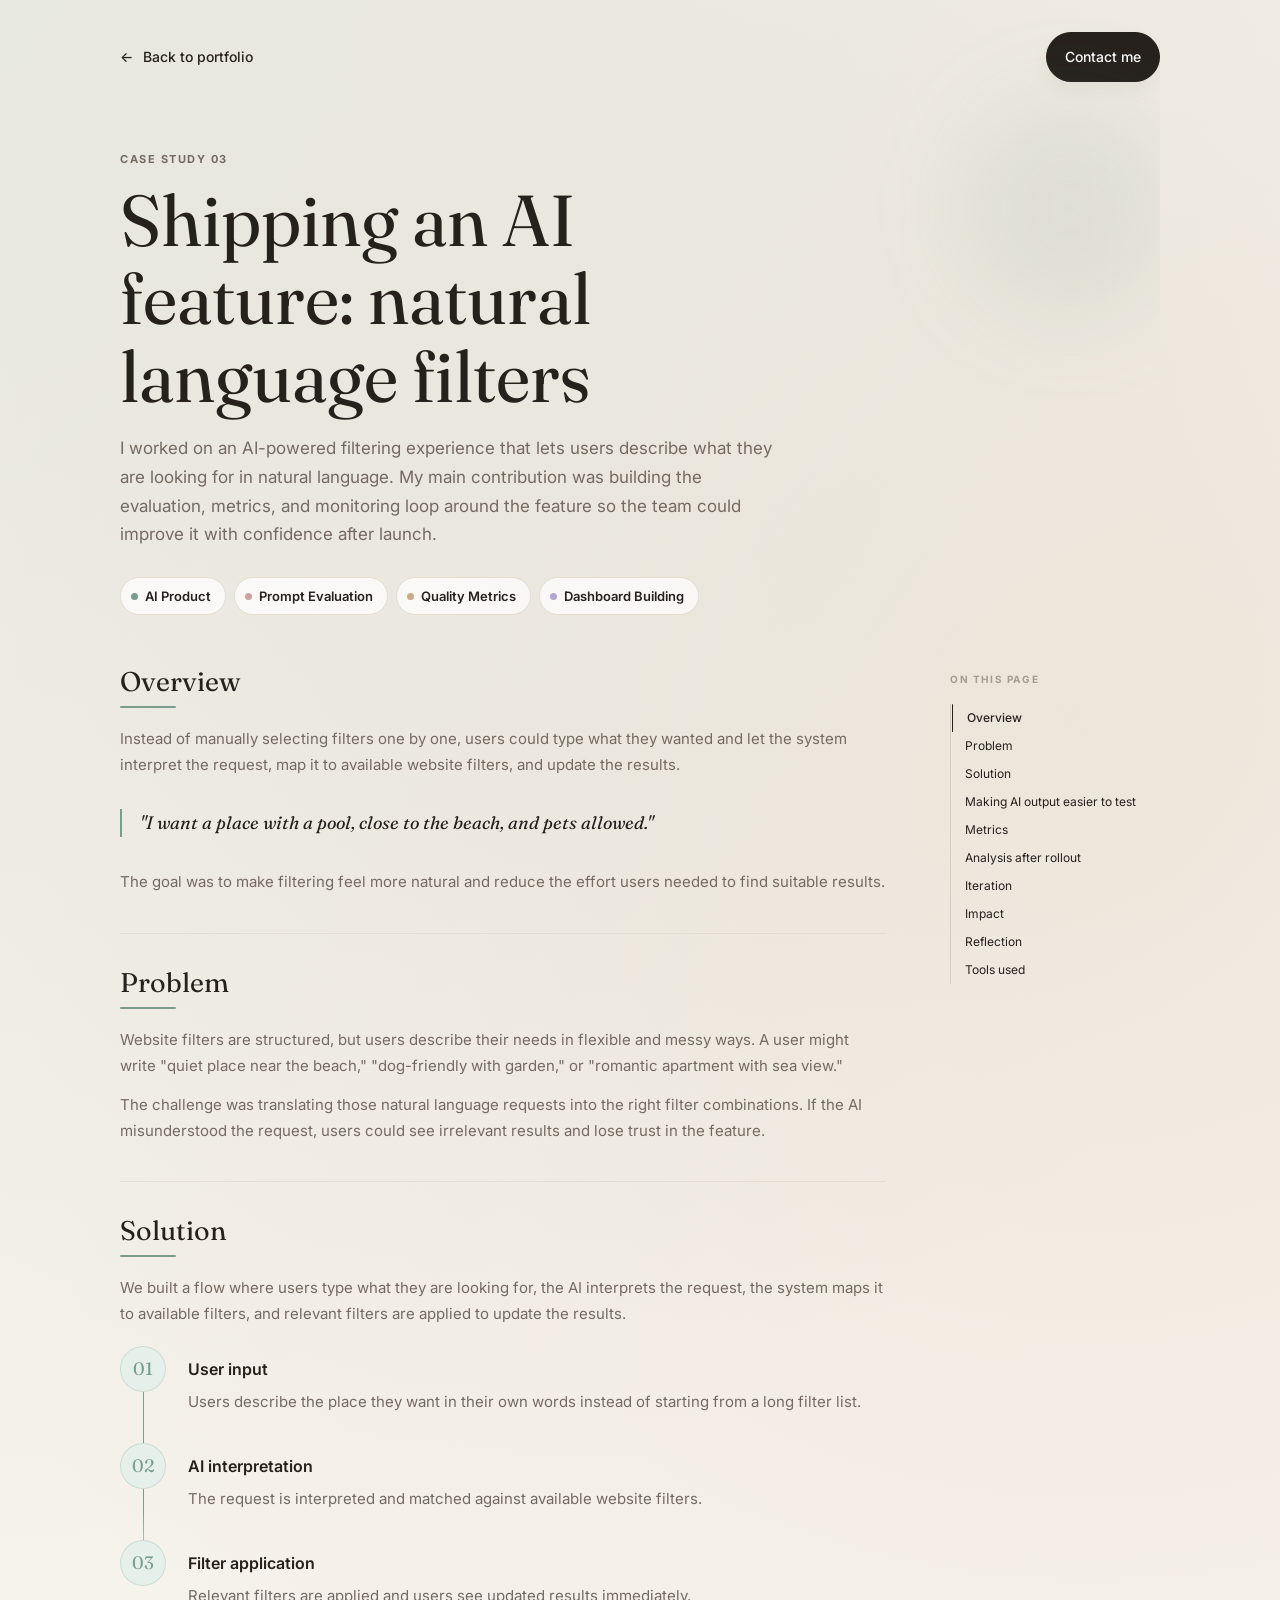
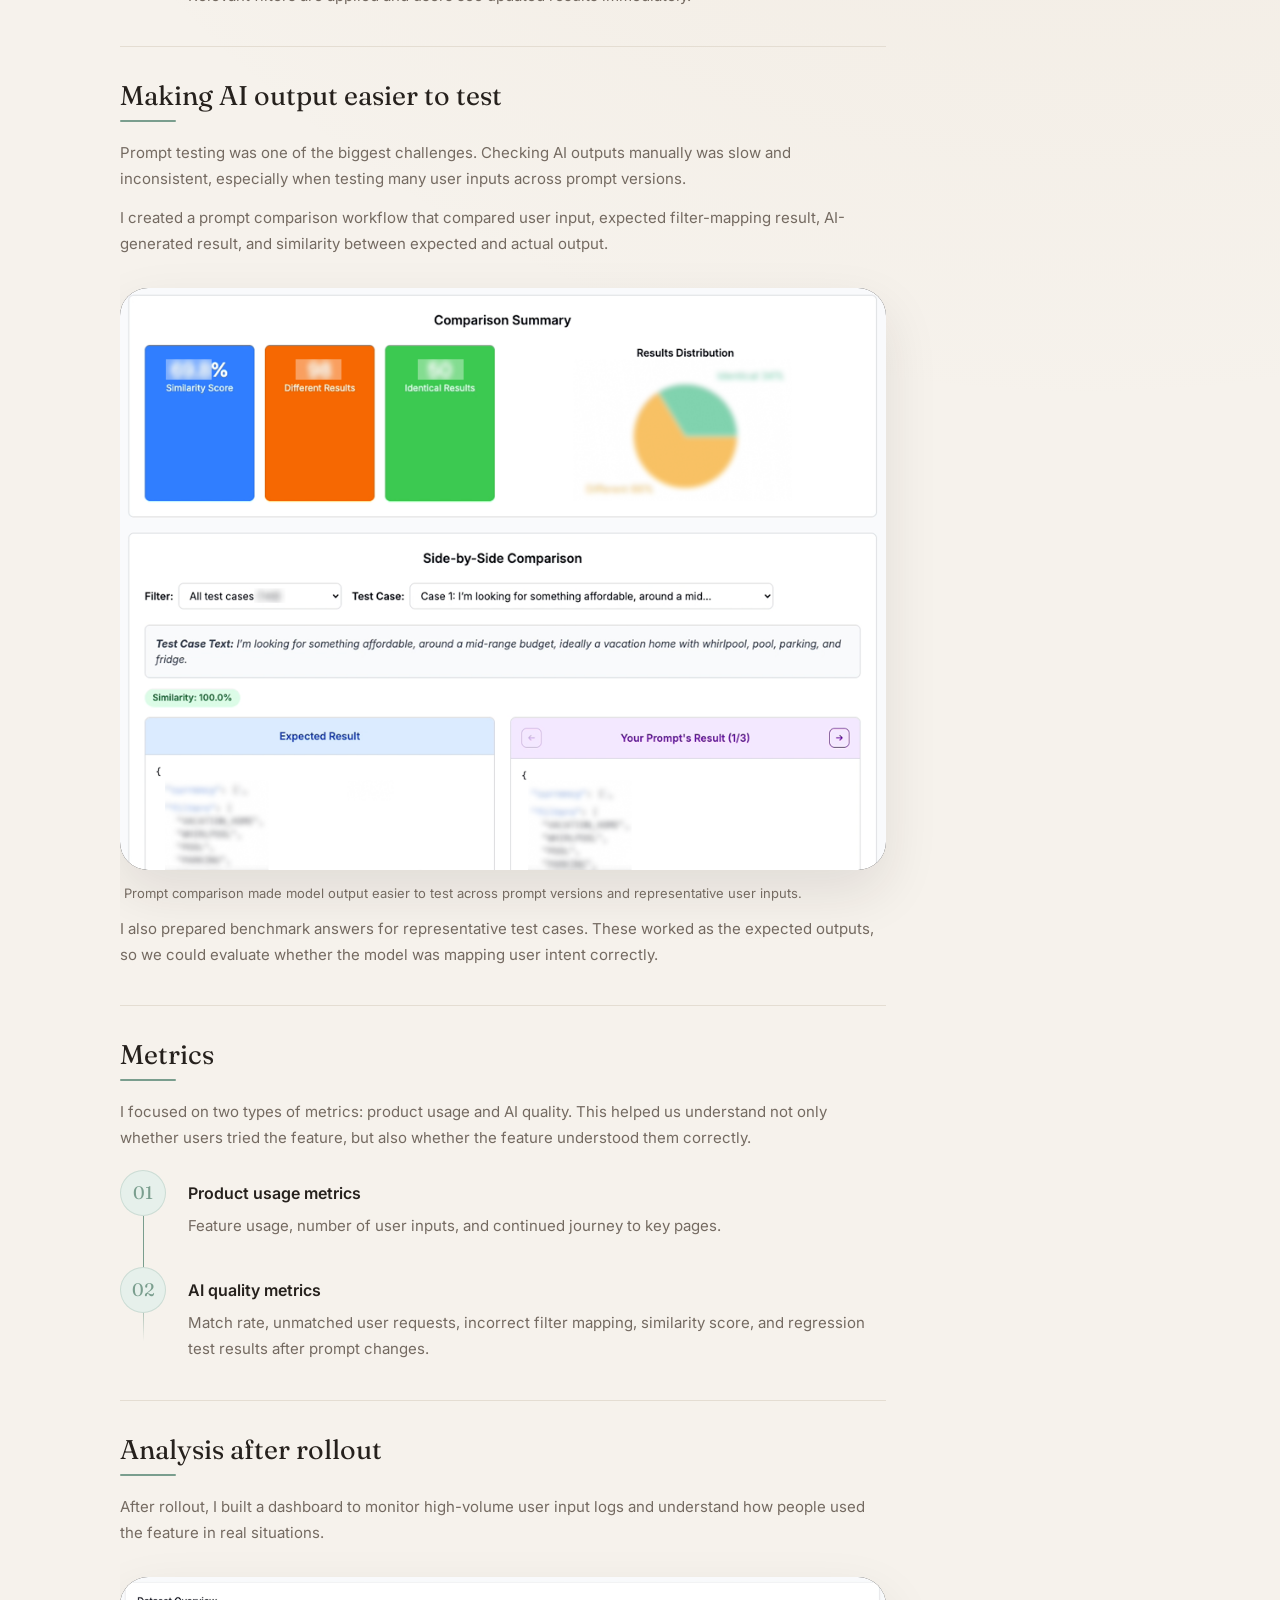
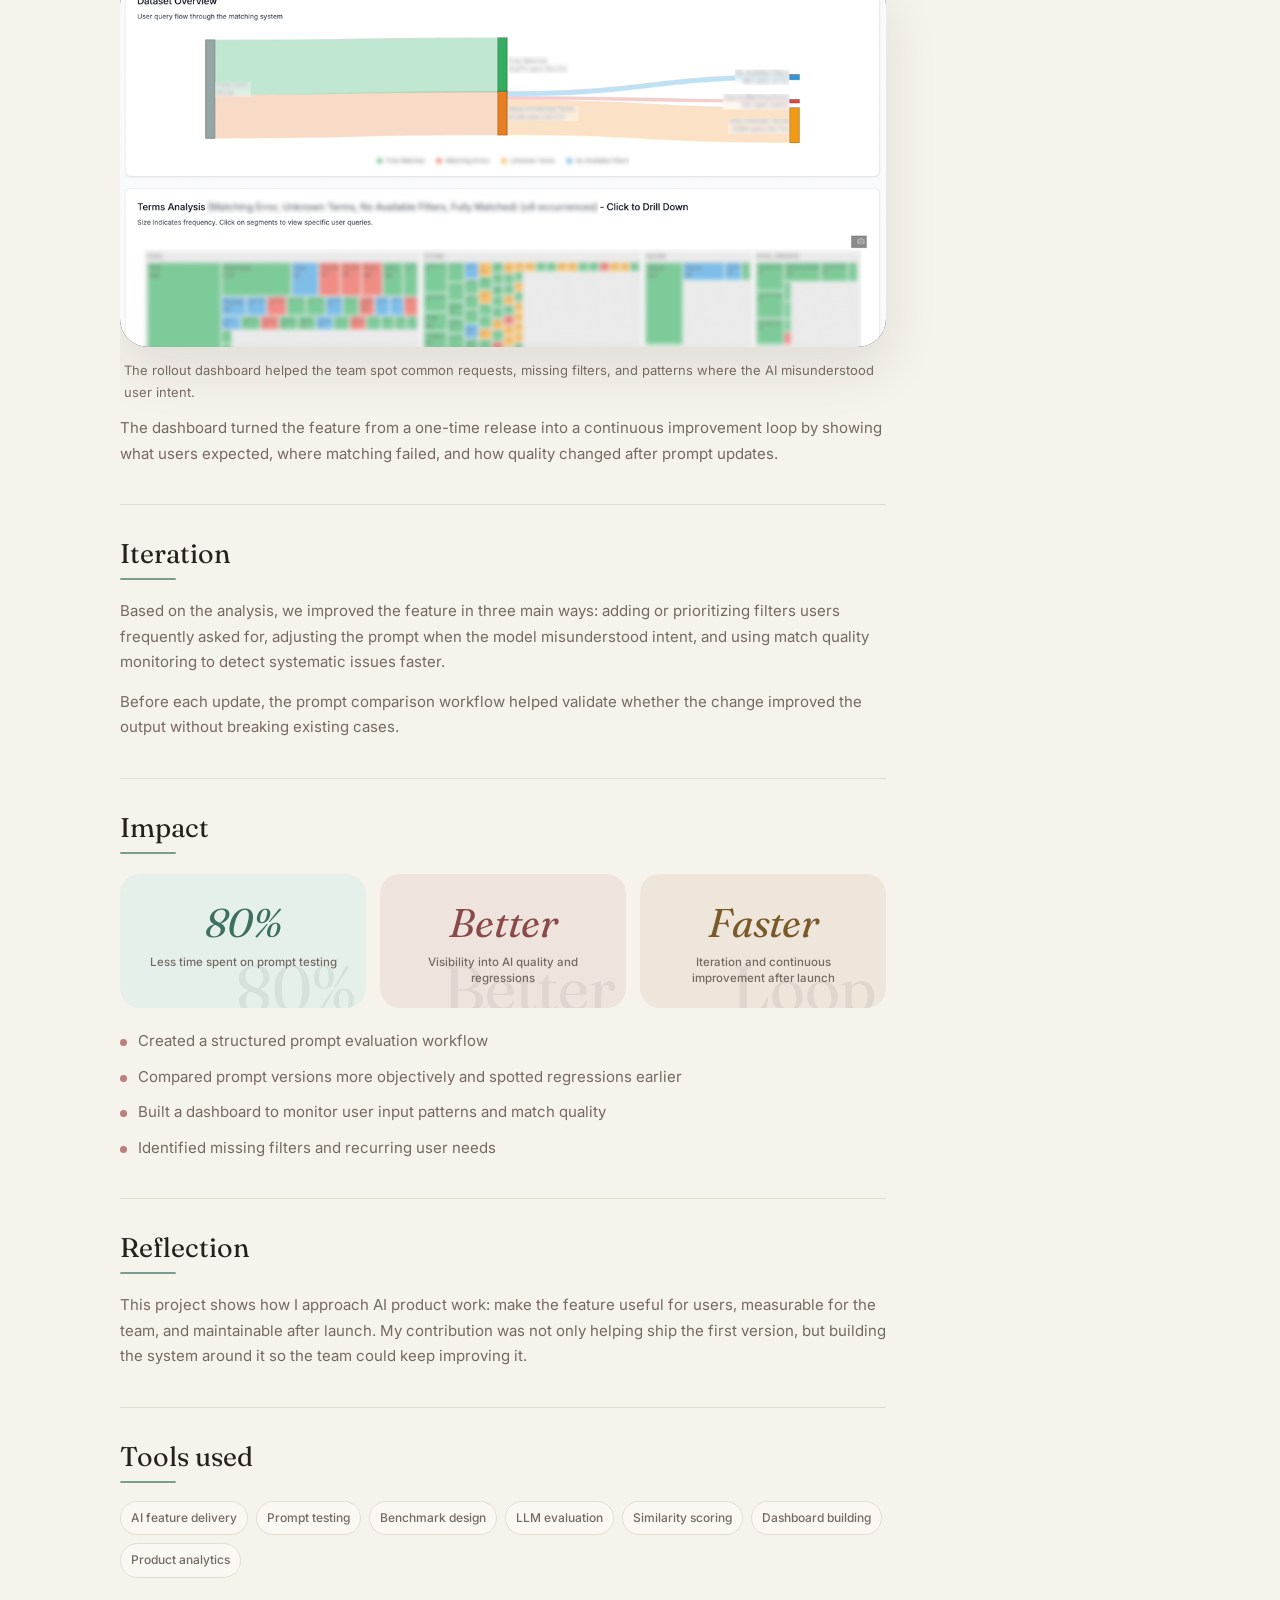
==== case-studies/ai-filters/index.html @ b0788cd0 "done" ====
<!DOCTYPE html>
<html lang="en">
<head>
  <meta charset="UTF-8" />
  <meta name="viewport" content="width=device-width, initial-scale=1.0" />
  <meta name="theme-color" content="#f6f2ec" />
  <title>Shipping an AI Feature: Natural Language Filters - Yutzu Chen</title>
  <meta
    name="description"
    content="How Yutzu Chen helped ship and improve an AI-powered natural language filtering feature through prompt evaluation, quality metrics, and rollout analysis."
  />
  <link rel="preconnect" href="https://fonts.googleapis.com" />
  <link rel="preconnect" href="https://fonts.gstatic.com" crossorigin />
  <link
    href="https://fonts.googleapis.com/css2?family=Fraunces:opsz,wght@9..144,300;9..144,400&family=Inter:wght@300;400;500;600&display=swap"
    rel="stylesheet"
  />
  <link rel="stylesheet" href="../../styles/case-study.css" />
</head>
<body class="case-study-page">
  <div class="case-page">
    <div class="topbar">
      <a class="back-link" href="../../index.html">
        <span>&larr;</span>
        <span>Back to portfolio</span>
      </a>
      <div class="top-actions">
        <a class="btn btn-primary" href="../../index.html#contact">Contact me</a>
      </div>
    </div>

    <section class="hero">
      <div class="hero-intro">
        <p class="eyebrow cs-fade-in">Case Study 03</p>
        <h1 class="cs-fade-in cs-fade-in-d1">Shipping an AI feature: natural language filters</h1>
        <p class="hero-copy cs-fade-in cs-fade-in-d2">
          I worked on an AI-powered filtering experience that lets users describe what they are
          looking for in natural language. My main contribution was building the evaluation,
          metrics, and monitoring loop around the feature so the team could improve it with
          confidence after launch.
        </p>
        <div class="hero-meta cs-fade-in cs-fade-in-d3">
          <div class="hero-meta-item">
            <span class="hero-meta-dot"></span>
            <span class="hero-meta-value">AI Product</span>
          </div>
          <div class="hero-meta-item">
            <span class="hero-meta-dot"></span>
            <span class="hero-meta-value">Prompt Evaluation</span>
          </div>
          <div class="hero-meta-item">
            <span class="hero-meta-dot"></span>
            <span class="hero-meta-value">Quality Metrics</span>
          </div>
          <div class="hero-meta-item">
            <span class="hero-meta-dot"></span>
            <span class="hero-meta-value">Dashboard Building</span>
          </div>
        </div>
      </div>
    </section>

    <main class="content">
      <section class="section" id="sec-overview">
        <h2 class="section-title">Overview</h2>
        <p>
          Instead of manually selecting filters one by one, users could type what they wanted and
          let the system interpret the request, map it to available website filters, and update
          the results.
        </p>
        <blockquote class="pull-quote">
          <p>"I want a place with a pool, close to the beach, and pets allowed."</p>
        </blockquote>
        <p>
          The goal was to make filtering feel more natural and reduce the effort users needed to
          find suitable results.
        </p>
      </section>

      <section class="section" id="sec-problem">
        <h2 class="section-title">Problem</h2>
        <p>
          Website filters are structured, but users describe their needs in flexible and messy
          ways. A user might write "quiet place near the beach," "dog-friendly with garden," or
          "romantic apartment with sea view."
        </p>
        <p>
          The challenge was translating those natural language requests into the right filter
          combinations. If the AI misunderstood the request, users could see irrelevant results
          and lose trust in the feature.
        </p>
      </section>

      <section class="section" id="sec-solution">
        <h2 class="section-title">Solution</h2>
        <p>
          We built a flow where users type what they are looking for, the AI interprets the
          request, the system maps it to available filters, and relevant filters are applied to
          update the results.
        </p>
        <div class="steps">
          <div class="step">
            <div class="step-no">01</div>
            <div class="step-body">
              <h3>User input</h3>
              <p>Users describe the place they want in their own words instead of starting from a long filter list.</p>
            </div>
          </div>
          <div class="step">
            <div class="step-no">02</div>
            <div class="step-body">
              <h3>AI interpretation</h3>
              <p>The request is interpreted and matched against available website filters.</p>
            </div>
          </div>
          <div class="step">
            <div class="step-no">03</div>
            <div class="step-body">
              <h3>Filter application</h3>
              <p>Relevant filters are applied and users see updated results immediately.</p>
            </div>
          </div>
        </div>
      </section>

      <section class="section" id="sec-testing">
        <h2 class="section-title">Making AI output easier to test</h2>
        <p>
          Prompt testing was one of the biggest challenges. Checking AI outputs manually was slow
          and inconsistent, especially when testing many user inputs across prompt versions.
        </p>
        <p>
          I created a prompt comparison workflow that compared user input, expected filter-mapping
          result, AI-generated result, and similarity between expected and actual output.
        </p>
        <figure class="launch-photo is-document">
          <img src="../../img/ai_prompt.png" alt="Prompt comparison workflow showing expected filter mapping, AI result, and similarity score" />
          <figcaption>Prompt comparison made model output easier to test across prompt versions and representative user inputs.</figcaption>
        </figure>
        <p>
          I also prepared benchmark answers for representative test cases. These worked as the
          expected outputs, so we could evaluate whether the model was mapping user intent
          correctly.
        </p>
      </section>

      <section class="section" id="sec-metrics">
        <h2 class="section-title">Metrics</h2>
        <p>
          I focused on two types of metrics: product usage and AI quality. This helped us
          understand not only whether users tried the feature, but also whether the feature
          understood them correctly.
        </p>
        <div class="steps">
          <div class="step">
            <div class="step-no">01</div>
            <div class="step-body">
              <h3>Product usage metrics</h3>
              <p>Feature usage, number of user inputs, and continued journey to key pages.</p>
            </div>
          </div>
          <div class="step">
            <div class="step-no">02</div>
            <div class="step-body">
              <h3>AI quality metrics</h3>
              <p>Match rate, unmatched user requests, incorrect filter mapping, similarity score, and regression test results after prompt changes.</p>
            </div>
          </div>
        </div>
      </section>

      <section class="section" id="sec-analysis">
        <h2 class="section-title">Analysis after rollout</h2>
        <p>
          After rollout, I built a dashboard to monitor high-volume user input logs and understand
          how people used the feature in real situations.
        </p>
        <figure class="launch-photo is-document">
          <img src="../../img/ai_dashboard.png" alt="Dashboard monitoring natural language filter inputs, match quality, and user request patterns" />
          <figcaption>The rollout dashboard helped the team spot common requests, missing filters, and patterns where the AI misunderstood user intent.</figcaption>
        </figure>
        <p>
          The dashboard turned the feature from a one-time release into a continuous improvement
          loop by showing what users expected, where matching failed, and how quality changed
          after prompt updates.
        </p>
      </section>

      <section class="section" id="sec-iteration">
        <h2 class="section-title">Iteration</h2>
        <p>
          Based on the analysis, we improved the feature in three main ways: adding or prioritizing
          filters users frequently asked for, adjusting the prompt when the model misunderstood
          intent, and using match quality monitoring to detect systematic issues faster.
        </p>
        <p>
          Before each update, the prompt comparison workflow helped validate whether the change
          improved the output without breaking existing cases.
        </p>
      </section>

      <section class="section" id="sec-impact">
        <h2 class="section-title">Impact</h2>
        <div class="impact-metrics">
          <div class="impact-metric" data-ghost="80%">
            <span class="metric-num">80%</span>
            <span class="metric-label">Less time spent on prompt testing</span>
          </div>
          <div class="impact-metric" data-ghost="Better">
            <span class="metric-num">Better</span>
            <span class="metric-label">Visibility into AI quality and regressions</span>
          </div>
          <div class="impact-metric" data-ghost="Loop">
            <span class="metric-num">Faster</span>
            <span class="metric-label">Iteration and continuous improvement after launch</span>
          </div>
        </div>
        <ul class="impact-points">
          <li>Created a structured prompt evaluation workflow</li>
          <li>Compared prompt versions more objectively and spotted regressions earlier</li>
          <li>Built a dashboard to monitor user input patterns and match quality</li>
          <li>Identified missing filters and recurring user needs</li>
        </ul>
      </section>

      <section class="section" id="sec-reflection">
        <h2 class="section-title">Reflection</h2>
        <p>
          This project shows how I approach AI product work: make the feature useful for users,
          measurable for the team, and maintainable after launch. My contribution was not only
          helping ship the first version, but building the system around it so the team could keep
          improving it.
        </p>
      </section>

      <section class="section" id="sec-tools">
        <h2 class="section-title">Tools used</h2>
        <div class="case-chip-list">
          <span class="chip">AI feature delivery</span>
          <span class="chip">Prompt testing</span>
          <span class="chip">Benchmark design</span>
          <span class="chip">LLM evaluation</span>
          <span class="chip">Similarity scoring</span>
          <span class="chip">Dashboard building</span>
          <span class="chip">Product analytics</span>
        </div>
      </section>
    </main>
  </div>
  <script defer src="../../scripts/case-study.js"></script>
</body>
</html>
---- styles/case-study.css ----
:root {
  --case-bg: #f6f2ec;
  --case-bg-soft: #fbf8f4;
  --case-border: #e4ddd2;
  --case-text: #26211d;
  --case-muted: #746a61;
  --case-sage: #7a9e8e;
  --case-sage-soft: #e6f0eb;
  --case-rose: #bc7e7e;
  --case-radius-lg: 28px;
  --case-radius-md: 18px;
  --case-shadow: 0 20px 50px rgba(38, 33, 29, 0.08);
  --case-ff-serif: "Fraunces", Georgia, serif;
  --case-ff-sans: "Inter", system-ui, sans-serif;
  --case-page-pad-x: 20px;
}

* {
  box-sizing: border-box;
  margin: 0;
  padding: 0;
}

html {
  scroll-behavior: smooth;
}

body.case-study-page {
  font-family: var(--case-ff-sans);
  background:
    radial-gradient(circle at top left, rgba(122, 158, 142, 0.12), transparent 32%),
    radial-gradient(circle at 85% 15%, rgba(196, 164, 122, 0.14), transparent 30%),
    var(--case-bg);
  color: var(--case-text);
  line-height: 1.7;
  -webkit-font-smoothing: antialiased;
  padding: 32px var(--case-page-pad-x) 80px;
  overflow-x: clip; /* clip instead of hidden — avoids sticky positioning issues */
  max-width: 100vw;
}

body.case-study-page.is-zoom-locked {
  overflow: hidden;
}

.case-study-page a {
  color: inherit;
  text-decoration: none;
}

.case-page {
  width: min(1040px, 100%);
  max-width: 1040px;
  margin: 0 auto;
  overflow-x: clip;
}

/* Layout wrapper injected by JS */
.content-layout {
  min-width: 0;
  max-width: 100%;
}

.topbar {
  display: flex;
  justify-content: space-between;
  align-items: center;
  gap: 16px;
  margin-bottom: 40px;
  flex-wrap: wrap;
}

.back-link {
  display: inline-flex;
  align-items: center;
  gap: 10px;
  color: var(--case-muted);
  font-size: 14px;
  font-weight: 500;
}

.back-link:hover {
  color: var(--case-text);
}

.top-actions {
  display: flex;
  gap: 10px;
  flex-wrap: wrap;
}

.btn {
  display: inline-flex;
  align-items: center;
  gap: 8px;
  padding: 12px 18px;
  border-radius: 999px;
  font-size: 14px;
  font-weight: 500;
  border: 1px solid var(--case-border);
  background: rgba(255, 255, 255, 0.72);
  box-shadow: 0 8px 20px rgba(38, 33, 29, 0.04);
}

.btn-primary {
  background: var(--case-text);
  color: #fff;
  border-color: var(--case-text);
}

.top-actions .btn-primary,
.top-actions .btn-primary:visited,
.top-actions .btn-primary:hover {
  color: #fff;
}

.hero {
  padding: 28px 0 18px;
  margin-bottom: 34px;
  position: relative;
}

.hero::before {
  content: "";
  position: absolute;
  inset: -24px -20px auto auto;
  width: 220px;
  height: 220px;
  border-radius: 50%;
  background: rgba(122, 158, 142, 0.12);
  filter: blur(44px);
  pointer-events: none;
  z-index: 0;
}

.hero > * {
  position: relative;
  z-index: 1;
}

.eyebrow {
  color: var(--case-muted);
  text-transform: uppercase;
  letter-spacing: 0.14em;
  font-size: 11px;
  font-weight: 700;
  margin-bottom: 14px;
}

h1,
h2 {
  font-family: var(--case-ff-serif);
  font-weight: 400;
  line-height: 1.08;
}

h1 {
  font-size: clamp(34px, 6vw, 72px);
  max-width: 13ch;
  margin-bottom: 18px;
}

.hero-copy {
  max-width: 60ch;
  color: var(--case-muted);
  font-size: 17px;
  margin-bottom: 28px;
}

.hero-intro {
  max-width: 720px;
}

.hero-visual {
  width: calc(100% + (var(--case-page-pad-x) * 2));
  max-width: calc(100vw - 0px); /* never exceed viewport */
  margin-top: 38px;
  margin-left: calc(var(--case-page-pad-x) * -1);
  overflow: hidden;
  border-radius: 34px;
  position: relative;
  box-shadow: 0 22px 54px rgba(38, 33, 29, 0.1);
  transform: translateY(18px);
  opacity: 0.96;
  transition:
    transform 0.7s cubic-bezier(0.22, 1, 0.36, 1),
    box-shadow 0.5s ease,
    opacity 0.35s ease;
}

.hero-visual.is-zoomable,
.launch-photo.is-zoomable,
.case-gallery-screen.is-zoomable {
  cursor: zoom-in;
}

.hero-visual.is-inview {
  transform: translateY(0);
  opacity: 1;
  box-shadow: 0 28px 64px rgba(38, 33, 29, 0.14);
}

.hero-visual img,
.case-gallery-screen img {
  width: 100%;
  height: 100%;
  display: block;
  object-fit: cover;
}

.hero-visual img {
  aspect-ratio: 2.2;
  transform: scale(var(--hero-scale, 1.03));
  transform-origin: center 36%;
  transition: transform 0.25s linear;
}

.hero-visual.is-contain {
  display: block;
  margin-top: 12px;
  margin-bottom: 30px;
  border-radius: var(--case-radius-lg);
  box-shadow: 0 22px 54px rgba(38, 33, 29, 0.1);
}

.hero-visual.is-contain img {
  aspect-ratio: auto !important;
  height: auto !important;
  object-fit: contain !important;
  transform: scale(var(--hero-scale, 1)) !important;
  transform-origin: center center !important;
}

.launch-photo.is-document {
  width: 100%;
  max-width: 100%;
  margin: 32px 0 12px;
  border-radius: 0;
  background: none;
  box-shadow: none;
  overflow: visible;
}

.launch-photo.is-document img {
  aspect-ratio: auto !important;
  height: auto !important;
  object-fit: contain !important;
  object-position: center center !important;
  border-radius: var(--case-radius-lg);
  background: #1f1d1b;
  box-shadow: 0 22px 54px rgba(38, 33, 29, 0.1);
}

.hero-note {
  padding: 14px 4px 0;
  font-size: 14px;
  color: var(--case-muted);
  margin-top: 12px;
  max-width: 38ch;
}

.content {
  max-width: 100%;
  min-width: 0;
}

.section,
.section > * {
  min-width: 0;
}

.section p,
.section li,
.case-gallery-title,
.case-gallery-caption {
  overflow-wrap: anywhere;
}

.section + .section {
  margin-top: 38px;
  padding-top: 34px;
  border-top: 1px solid var(--case-border);
}

.section-title {
  font-size: 27px;
  margin-bottom: 18px;
  padding-bottom: 12px;
  position: relative;
}
.section-title::after {
  content: '';
  position: absolute;
  bottom: 0; left: 0;
  width: 28px; height: 2px;
  background: var(--case-sage);
  border-radius: 2px;
}

.section p {
  color: var(--case-muted);
  font-size: 15px;
}

.section p + p {
  margin-top: 14px;
}

.section-rich-text .section-subtitle {
  font-size: 18px;
  font-weight: 700;
  line-height: 1.35;
  margin-top: 10px;
  margin-bottom: 12px;
}

.section-rich-text .list-label {
  margin-top: 18px;
  margin-bottom: 10px;
}

.section-rich-text .content-list {
  display: grid;
  gap: 10px;
  margin: 0 0 18px;
  padding-left: 0;
  list-style: none;
}

.section-rich-text .content-list li {
  list-style: none;
  color: var(--case-muted);
  font-size: 15px;
  padding-left: 18px;
  position: relative;
}

.section-rich-text .content-list li::before {
  content: "";
  width: 7px;
  height: 7px;
  border-radius: 50%;
  background: var(--case-rose);
  position: absolute;
  left: 0;
  top: 11px;
}

.section-rich-text .content-list + p {
  margin-top: 0;
}

.section-rich-text .pull-quote {
  margin: 16px 0 18px;
}

.section-rich-text .section-divider {
  border: 0;
  border-top: 1px solid var(--case-border);
  margin: 28px 0;
}

/* ── Facts — plain typographic treatment ────────────── */
.facts {
  display: grid;
  gap: 20px;
  margin-top: 24px;
}

.fact {
  border: none;
  background: none;
  padding: 0;
  padding-left: 16px;
  border-left: 2px solid var(--case-sage);
}

.fact:nth-child(2) {
  border-left-color: var(--case-rose);
}

.fact span {
  display: block;
  font-size: 9.5px;
  letter-spacing: 0.14em;
  text-transform: uppercase;
  font-weight: 700;
  color: var(--case-muted);
  margin-bottom: 5px;
}

.fact strong {
  display: block;
  font-size: 15.5px;
  font-weight: 700;
  line-height: 1.5;
  color: var(--case-text);
}

.fact,
.fact:hover,
.fact:nth-child(1),
.fact:nth-child(2) {
  transform: none;
  box-shadow: none;
}

.steps {
  display: grid;
  gap: 0;
  margin-top: 20px;
  position: relative;
}

/* Vertical connecting line */
.steps::before {
  content: '';
  position: absolute;
  left: 23px;
  top: 46px;
  bottom: 20px;
  width: 1px;
  background: linear-gradient(to bottom, var(--case-sage) 60%, transparent);
  pointer-events: none;
}

.step {
  display: grid;
  grid-template-columns: 46px 1fr;
  gap: 18px;
  align-items: start;
  padding: 0 0 28px 0;
  position: relative;
}

.step:last-child {
  padding-bottom: 0;
}

.step-no {
  width: 46px;
  height: 46px;
  border-radius: 50%;
  display: grid;
  place-items: center;
  font-family: var(--case-ff-serif);
  font-size: 18px;
  color: var(--case-sage);
  background: var(--case-sage-soft);
  border: 1px solid rgba(122, 158, 142, 0.25);
  position: relative;
  z-index: 1;
  flex-shrink: 0;
  transition: transform 0.25s ease, box-shadow 0.25s ease;
}

.step:hover .step-no {
  transform: scale(1.08);
  box-shadow: 0 4px 16px rgba(122, 158, 142, 0.22);
}

.step-body {
  padding-top: 10px;
  padding-left: 4px;
}

.step h3 {
  font-size: 16px;
  margin-bottom: 6px;
  font-weight: 600;
}

.step p {
  margin: 0;
}

.case-chip-list {
  display: flex;
  flex-wrap: wrap;
  gap: 8px;
  margin-top: 14px;
}

.chip {
  display: inline-flex;
  align-items: center;
  padding: 6px 10px;
  border-radius: 999px;
  font-size: 12px;
  font-weight: 500;
  border: 1px solid var(--case-border);
  background: var(--case-bg-soft);
  color: var(--case-muted);
}

/* ── Impact metric cards (colored, with tilt) ────────── */
.impact-metrics {
  display: grid;
  grid-template-columns: 1fr;
  gap: 12px;
  margin-top: 20px;
  margin-bottom: 20px;
}
@media (min-width: 480px) {
  .impact-metrics { grid-template-columns: 1fr 1fr; gap: 14px; }
  .impact-metrics .impact-metric:last-child { grid-column: span 2; }
}
@media (min-width: 760px) {
  .impact-metrics { grid-template-columns: repeat(3, 1fr); }
  .impact-metrics .impact-metric:last-child { grid-column: auto; }
}
.impact-metric {
  border: none;
  border-radius: 20px;
  padding: 28px 22px 22px;
  text-align: center;
  position: relative;
  overflow: hidden;
  cursor: default;
  transition: box-shadow 0.3s ease;
  transform-style: preserve-3d;
}
.impact-metric:nth-child(1) { background: var(--case-sage-soft); }
.impact-metric:nth-child(2) { background: rgba(188,126,126,0.12); }
.impact-metric:nth-child(3) { background: rgba(196,164,122,0.15); }
.impact-metric::before {
  content: attr(data-ghost);
  position: absolute;
  bottom: -12px; right: 10px;
  font-family: var(--case-ff-serif);
  font-size: 64px;
  line-height: 1;
  opacity: 0.07;
  color: var(--case-text);
  pointer-events: none;
  user-select: none;
}
.impact-metric:hover { box-shadow: 0 16px 44px rgba(38,33,29,0.10); }
.metric-num {
  display: block;
  font-family: var(--case-ff-serif);
  font-size: clamp(24px, 4vw, 40px);
  font-style: italic;
  line-height: 1.05;
  margin-bottom: 10px;
}
.impact-metric:nth-child(1) .metric-num { color: #3d7060; }
.impact-metric:nth-child(2) .metric-num { color: #8a4a4a; }
.impact-metric:nth-child(3) .metric-num { color: #7a5a2a; }
.metric-label {
  display: block;
  font-size: 11.5px;
  font-weight: 500;
  color: var(--case-muted);
  line-height: 1.4;
}

.impact-points {
  display: grid;
  gap: 10px;
  margin-top: 4px;
}

.impact-points li {
  list-style: none;
  color: var(--case-muted);
  font-size: 15px;
  padding-left: 18px;
  position: relative;
}

.impact-points li::before {
  content: "";
  width: 7px;
  height: 7px;
  border-radius: 50%;
  background: var(--case-rose);
  position: absolute;
  left: 0;
  top: 11px;
}

.case-gallery {
  position: relative;
  margin-top: 18px;
  padding: 18px;
  display: grid;
  gap: 14px;
  border-radius: var(--case-radius-lg);
  background:
    radial-gradient(circle at top left, rgba(122, 158, 142, 0.18), transparent 32%),
    linear-gradient(160deg, #fbfcfb, #f2f7f4);
  border: 1px solid var(--case-border);
  overflow: hidden;
  transform: translateY(24px) scale(0.94);
  transform-origin: center top;
  opacity: 0.96;
  transition:
    transform 0.55s cubic-bezier(0.22, 1, 0.36, 1),
    box-shadow 0.45s ease,
    opacity 0.35s ease;
}

.case-gallery::after {
  content: "";
  position: absolute;
  width: 160px;
  height: 160px;
  right: -42px;
  top: -48px;
  border-radius: 50%;
  background: rgba(122, 158, 142, 0.12);
  filter: blur(8px);
  pointer-events: none;
}

.case-gallery.is-ready {
  transform: translateY(-8px) scale(1);
  box-shadow: 0 20px 38px rgba(38, 33, 29, 0.08);
  opacity: 1;
}

.case-gallery-head {
  position: relative;
  z-index: 1;
  display: flex;
  justify-content: space-between;
  align-items: flex-start;
  gap: 12px;
  margin-bottom: 2px;
}

.case-gallery-copy {
  min-width: 0;
  text-align: right;
  margin-left: auto;
}

.case-gallery-label {
  font-size: 10px;
  letter-spacing: 0.12em;
  text-transform: uppercase;
  font-weight: 700;
  color: var(--case-sage);
}

.case-gallery-title {
  font-size: 12px;
  color: var(--case-muted);
  margin-top: 3px;
  max-width: 32ch;
}

.case-gallery-nav {
  display: flex;
  gap: 8px;
}

.case-gallery-btn {
  width: 34px;
  height: 34px;
  border-radius: 50%;
  border: 1px solid var(--case-border);
  background: rgba(255, 255, 255, 0.88);
  color: var(--case-text);
  display: grid;
  place-items: center;
  cursor: pointer;
  transition: transform 0.28s ease, border-color 0.28s ease, background 0.28s ease;
}

.case-gallery-btn:hover {
  transform: translateY(-1px);
  border-color: var(--case-sage);
  background: #fff;
}

.case-gallery-btn svg {
  width: 14px;
  height: 14px;
}

.case-gallery-stage {
  position: relative;
  z-index: 1;
  display: grid;
  justify-items: center;
  min-height: 430px;
  transition: min-height 0.4s ease;
  margin-bottom: 2px;
}

.case-gallery-device {
  width: min(100%, 228px);
  max-height: 510px;
  padding: 10px;
  border-radius: 34px;
  background: linear-gradient(160deg, #26211d, #47403a);
  box-shadow: 0 18px 42px rgba(38, 33, 29, 0.18);
  transform: translateY(18px) scale(0.88) rotate(-4deg);
  transform-origin: center top;
  transition:
    transform 0.6s cubic-bezier(0.22, 1, 0.36, 1),
    box-shadow 0.4s ease,
    width 0.4s ease;
}

.case-gallery.is-ready .case-gallery-device {
  transform: translateY(0) scale(1) rotate(-1deg);
}

.case-gallery.is-active .case-gallery-device {
  width: min(100%, 244px);
  transform: translateY(-12px) scale(1.03) rotate(0deg);
  box-shadow: 0 28px 52px rgba(38, 33, 29, 0.22);
}

.case-gallery-screen {
  position: relative;
  overflow: hidden;
  border-radius: 26px;
  background: #fff;
  aspect-ratio: 581 / 1163;
}

.case-gallery-caption {
  margin-top: 12px;
  text-align: center;
  font-size: 12px;
  color: var(--case-muted);
  transition: transform 0.35s ease;
}

.case-gallery-caption strong {
  display: block;
  color: var(--case-text);
  font-size: 13px;
  margin-bottom: 3px;
}

/* ── Reading progress bar ───────────────────────────── */
.reading-progress {
  position: fixed;
  top: 0; left: 0; right: 0;
  height: 2px;
  background: var(--case-sage);
  transform-origin: left center;
  transform: scaleX(0);
  z-index: 200;
  transition: transform 0.08s linear;
}

/* ── Sidebar TOC ────────────────────────────────────── */
.case-toc {
  display: none;
}

.toc-label {
  font-size: 10px;
  font-weight: 700;
  letter-spacing: 0.16em;
  text-transform: uppercase;
  color: var(--case-muted);
  margin-bottom: 16px;
  display: block;
  opacity: 0.6;
}

.toc-list {
  list-style: none;
  display: flex;
  flex-direction: column;
  gap: 0;
  border-left: 1.5px solid color-mix(in srgb, var(--case-muted) 20%, transparent);
}

.toc-link {
  display: block;
  position: relative;
  font-size: 12px;
  color: var(--case-muted);
  padding: 5px 0 5px 14px;
  line-height: 1.5;
  transition:
    color 0.18s ease,
    transform 0.18s ease;
}

.toc-link::before {
  content: '';
  position: absolute;
  left: -1.5px;
  top: 0;
  bottom: 0;
  width: 1.5px;
  background: var(--case-text);
  transform: scaleY(0);
  transform-origin: top;
  transition: transform 0.22s cubic-bezier(0.22, 1, 0.36, 1);
  border-radius: 2px;
}

.toc-link:hover {
  color: var(--case-text);
  transform: translateX(2px);
}

.toc-link.is-active {
  color: var(--case-text);
  font-weight: 500;
  transform: translateX(2px);
}

.toc-link.is-active::before {
  transform: scaleY(1);
}

/* ── Facts two-column on md+ ────────────────────────── */
@media (min-width: 640px) {
  .facts {
    grid-template-columns: 1fr 1fr;
  }
}

/* ── Two-column layout at large viewports ────────────── */
@media (min-width: 1100px) {
  :root {
    --case-page-pad-x: 32px;
  }

  .case-page {
    max-width: 1240px;
  }

  .content-layout {
    display: grid;
    grid-template-columns: 1fr 210px;
    gap: 64px;
    align-items: start;
  }

  .case-toc {
    display: block;
    position: sticky;
    top: 52px;
    max-height: calc(100vh - 104px);
    overflow-y: auto;
    padding: 4px 0;
  }

}

@media (max-width: 920px) {
  .case-gallery-stage {
    min-height: 390px;
  }

  .hero-visual img {
    aspect-ratio: 1.5;
  }
}

@media (max-width: 640px) {
  :root {
    --case-page-pad-x: 14px;
  }

  /* Steps: slim down on mobile — center the line in the 40px column */
  .steps::before {
    left: 20px;
  }

  .step-no {
    width: 40px;
    height: 40px;
    font-size: 16px;
  }

  .impact-metric { padding: 20px 16px 16px; }
  .metric-num { font-size: clamp(20px, 6vw, 30px); }

  body.case-study-page {
    padding: 18px var(--case-page-pad-x) 56px;
  }

  .hero {
    padding-top: 12px;
    margin-bottom: 28px;
  }

  .step {
    /* Keep two-column layout — step-no beside step-body */
    grid-template-columns: 40px 1fr;
    gap: 14px;
  }

  .case-gallery-head {
    display: grid;
    grid-template-columns: minmax(0, 1fr) auto;
    align-items: start;
  }

  .case-gallery-copy {
    text-align: left;
    margin-left: 0;
  }

  .hero-visual {
    width: calc(100% + (var(--case-page-pad-x) * 2));
    margin-left: calc(var(--case-page-pad-x) * -1);
    margin-top: 30px;
    border-radius: 26px;
  }

  .launch-photo.is-document {
    margin-top: 28px;
  }

  .hero-visual.is-contain {
    margin-top: 10px;
    margin-bottom: 26px;
  }

  .hero-visual img {
    aspect-ratio: 1.18;
  }

  .case-gallery-device {
    width: min(100%, 196px);
  }

  .case-gallery-stage {
    min-height: 350px;
  }

  .case-gallery {
    padding: 16px 14px;
    border-radius: 24px;
  }
}


@media (max-width: 480px) {
  :root {
    --case-page-pad-x: 10px;
  }

  body.case-study-page {
    padding: 16px var(--case-page-pad-x) 48px;
  }

  .topbar {
    margin-bottom: 28px;
    gap: 12px;
    flex-direction: column;
    align-items: flex-start;
  }

  .top-actions {
    width: 100%;
  }

  .top-actions .btn {
    width: 100%;
    justify-content: center;
  }

  .hero {
    margin-bottom: 22px;
  }

  h1 {
    font-size: clamp(29px, 8.8vw, 34px);
    max-width: 11ch;
    margin-bottom: 14px;
  }

  .hero-copy {
    font-size: 15px;
    margin-bottom: 20px;
  }

  .hero-note {
    font-size: 13px;
    max-width: 100%;
  }

  .hero-visual {
    margin-top: 24px;
    border-radius: 22px;
  }

  .launch-photo.is-document {
    margin-top: 24px;
  }

  .hero-visual.is-contain {
    margin-top: 8px;
    margin-bottom: 22px;
  }

  .hero-visual img {
    aspect-ratio: 1.02;
  }

  .section + .section {
    margin-top: 30px;
    padding-top: 28px;
  }

  .section-title {
    font-size: 23px;
    margin-bottom: 12px;
  }

  .section p,
  .impact-points li {
    font-size: 14px;
  }

  .facts {
    gap: 12px;
  }

  .step {
    padding: 14px;
    gap: 12px;
  }

  .step-no {
    width: 40px;
    height: 40px;
    font-size: 16px;
  }

  .step h3 {
    font-size: 15px;
  }

  .case-gallery {
    margin-top: 16px;
    padding: 14px 12px;
    gap: 12px;
    border-radius: 22px;
  }

  .case-gallery-head {
    grid-template-columns: 1fr;
    gap: 10px;
  }

  .case-gallery-nav {
    justify-content: flex-start;
  }

  .case-gallery-title {
    font-size: 11px;
    max-width: 100%;
  }

  .case-gallery-btn {
    width: 32px;
    height: 32px;
  }

  .case-image-zoom {
    padding: 18px 12px;
  }

  .case-image-zoom-img {
    max-height: calc(100vh - 92px);
    border-radius: 18px;
  }

  .case-image-zoom-close {
    top: 12px;
    right: 12px;
    width: 40px;
    height: 40px;
    font-size: 24px;
  }

  .case-gallery-stage {
    min-height: 320px;
  }

  .case-gallery-device,
  .case-gallery.is-active .case-gallery-device {
    width: min(100%, 178px);
  }

  .case-gallery-device {
    padding: 8px;
    border-radius: 30px;
  }

  .case-gallery-screen {
    border-radius: 22px;
  }

  .case-gallery-caption {
    font-size: 11px;
    margin-top: 10px;
  }

  .case-gallery-caption strong {
    font-size: 12px;
  }

  .case-chip-list {
    gap: 6px;
  }

  .chip {
    padding: 5px 9px;
    font-size: 11px;
  }
}

/* ════════════════════════════════════════════════════
   AESTHETIC REFRESH — interactions, layout, animations
   ════════════════════════════════════════════════════ */

/* ── Entrance animations ─────────────────────────────── */
@keyframes csFadeUp {
  from { opacity: 0; transform: translateY(22px); }
  to   { opacity: 1; transform: none; }
}
@keyframes csPopIn {
  from { opacity: 0; transform: scale(0.88) translateY(10px); }
  to   { opacity: 1; transform: none; }
}
@keyframes csSlideRight {
  from { opacity: 0; transform: translateX(-16px); }
  to   { opacity: 1; transform: none; }
}

.cs-fade-in {
  opacity: 0;
  animation: csFadeUp 0.65s cubic-bezier(0.22, 1, 0.36, 1) both;
}
.cs-fade-in-d1 { animation-delay: 0.10s; }
.cs-fade-in-d2 { animation-delay: 0.20s; }
.cs-fade-in-d3 { animation-delay: 0.32s; }
.cs-fade-in-d4 { animation-delay: 0.44s; }

/* Reduced motion + headless fallback */
@media (prefers-reduced-motion: reduce) {
  .cs-fade-in { opacity: 1; animation: none; }
  .cs-reveal   { opacity: 1; transform: none; transition: none; }
}

/* JS adds this class to body to enable animations */
body:not(.cs-animate) .cs-fade-in { opacity: 1; animation: none; }
body:not(.cs-animate) .cs-reveal  { opacity: 1; transform: none; transition: none; }

/* Scroll-reveal (added by JS) */
.cs-reveal {
  opacity: 0;
  transform: translateY(12px);
  will-change: opacity, transform;
  transition:
    opacity 0.42s cubic-bezier(0.22, 1, 0.36, 1),
    transform 0.42s cubic-bezier(0.22, 1, 0.36, 1);
}
.cs-reveal.cs-visible { opacity: 1; transform: none; }
.cs-reveal.cs-delay-1 { transition-delay: 0.08s; }
.cs-reveal.cs-delay-2 { transition-delay: 0.16s; }
.cs-reveal.cs-delay-3 { transition-delay: 0.24s; }

/* ── Sticky mini-header ─────────────────────────────── */
.case-mini-header {
  position: fixed;
  top: 0; left: 0; right: 0; z-index: 150;
  background: rgba(246, 242, 236, 0.90);
  backdrop-filter: blur(14px);
  -webkit-backdrop-filter: blur(14px);
  border-bottom: 1px solid var(--case-border);
  padding: 10px 20px;
  display: flex;
  align-items: center;
  gap: 16px;
  transform: translateY(-100%);
  transition: transform 0.35s cubic-bezier(0.22, 1, 0.36, 1);
}
.case-mini-header.is-visible { transform: none; }
.case-mini-header-back {
  font-size: 13px; color: var(--case-muted);
  display: flex; align-items: center; gap: 6px;
  flex-shrink: 0;
}
.case-mini-header-back:hover { color: var(--case-text); }
.case-mini-header-sep { color: var(--case-border); }
.case-mini-header-title {
  font-family: var(--case-ff-serif);
  font-size: 14px; font-weight: 400;
  color: var(--case-text);
  white-space: nowrap; overflow: hidden; text-overflow: ellipsis;
}
.case-mini-progress {
  margin-left: auto;
  width: 80px; height: 3px;
  background: var(--case-border);
  border-radius: 99px;
  overflow: hidden;
  flex-shrink: 0;
}
.case-mini-progress-fill {
  height: 100%;
  background: var(--case-sage);
  border-radius: 99px;
  width: 0%;
  transition: width 0.1s linear;
}

/* ── Hero metadata strip ────────────────────────────── */
.hero-meta {
  display: flex;
  flex-wrap: wrap;
  gap: 8px;
  margin-bottom: 0;
  border: none;
  background: none;
  width: auto;
}
.hero-meta-item {
  display: flex;
  align-items: center;
  gap: 7px;
  padding: 7px 14px 7px 10px;
  border-radius: 99px;
  background: rgba(255,255,255,0.72);
  border: 1px solid var(--case-border);
  backdrop-filter: blur(6px);
  transition: transform 0.3s cubic-bezier(0.34,1.56,0.64,1),
              box-shadow 0.25s ease;
}
.hero-meta-item:hover {
  transform: translateY(-2px) scale(1.03);
  box-shadow: 0 6px 18px rgba(38,33,29,0.08);
}
.hero-meta-dot {
  width: 7px; height: 7px;
  border-radius: 50%;
  flex-shrink: 0;
}
.hero-meta-item:nth-child(1) .hero-meta-dot { background: var(--case-sage); }
.hero-meta-item:nth-child(2) .hero-meta-dot { background: rgba(188,126,126,0.7); }
.hero-meta-item:nth-child(3) .hero-meta-dot { background: rgba(196,164,122,0.9); }
.hero-meta-item:nth-child(4) .hero-meta-dot { background: rgba(148,133,192,0.7); }
.hero-meta-label {
  font-size: 9px;
  font-weight: 700;
  letter-spacing: 0.1em;
  text-transform: uppercase;
  color: var(--case-muted);
}
.hero-meta-sep {
  color: var(--case-border);
  font-size: 10px;
}
.hero-meta-value {
  font-size: 13px;
  font-weight: 600;
  color: var(--case-text);
}

/* ── Pull quote — plain typographic ─────────────────── */
.pull-quote {
  margin: 32px 0;
  padding: 0 0 0 18px;
  border-left: 2px solid var(--case-sage);
  background: none;
  border-radius: 0;
  box-shadow: none;
}
.pull-quote p {
  font-family: var(--case-ff-serif) !important;
  font-size: 18px !important;
  font-weight: 400 !important;
  font-style: italic;
  color: var(--case-text) !important;
  line-height: 1.55 !important;
}

/* ── Enhanced facts (overrides removed — now plain text) ── */

/* ── Gallery crossfade ──────────────────────────────── */
.case-gallery-screen img {
  transition: opacity 0.32s ease;
}
.case-gallery-screen img.is-fading {
  opacity: 0;
}

/* ── Back link magnetic feel ────────────────────────── */
.back-link {
  transition: color 0.2s ease, transform 0.3s cubic-bezier(0.34,1.56,0.64,1);
  display: inline-flex;
  align-items: center;
  gap: 10px;
}
.back-link:hover {
  color: var(--case-text);
  transform: translateX(-3px);
}

/* ── TOC polish ─────────────────────────────────────── */
.toc-link {
  position: relative;
}

/* ── Section reveal accent ──────────────────────────── */
.section-title::after {
  transition: width 0.4s cubic-bezier(0.22, 1, 0.36, 1);
}
.cs-visible .section-title::after,
.section:hover .section-title::after {
  width: 56px;
}

/* ── Responsive hero-meta ───────────────────────────── */
@media (max-width: 640px) {
  .hero-meta { gap: 6px; }
  .hero-meta-item { padding: 6px 12px 6px 9px; }
  .hero-meta-value { font-size: 12px; }
  .pull-quote { padding: 20px 20px 20px 20px; }
  .pull-quote p { font-size: 16px !important; }
  .case-mini-header-title { display: none; }
}

/* ── Launch photo (in After launch section) ───────────── */
.launch-photo {
  margin: 0 0 24px;
  border-radius: var(--case-radius-lg);
  overflow: hidden;
  position: relative;
}
.launch-photo img {
  width: 100%;
  display: block;
  aspect-ratio: 2.4;
  object-fit: cover;
  object-position: center 30%;
  transition: transform 0.6s cubic-bezier(0.22, 1, 0.36, 1);
}
.launch-photo:hover img {
  transform: scale(1.02);
}

.case-gallery-screen.is-zoomable {
  cursor: zoom-in;
}

.case-gallery-screen.is-zoomable img {
  transition: transform 0.5s cubic-bezier(0.22, 1, 0.36, 1);
}

.case-gallery-screen.is-zoomable:hover img {
  transform: scale(1.02);
}

.case-image-zoom {
  position: fixed;
  inset: 0;
  z-index: 500;
  display: grid;
  place-items: center;
  padding: 28px 18px;
  background: rgba(29, 24, 21, 0.78);
  backdrop-filter: blur(12px);
  opacity: 0;
  pointer-events: none;
  transition: opacity 0.22s ease;
}

.case-image-zoom.is-open {
  opacity: 1;
  pointer-events: auto;
}

.case-image-zoom-frame {
  width: 100%;
  display: grid;
  gap: 10px;
  justify-items: center;
  align-items: center;
}

.case-image-zoom-img {
  width: auto;
  max-width: 100%;
  max-height: calc(100vh - 108px);
  display: block;
  object-fit: contain;
  border-radius: 24px;
  box-shadow: 0 32px 90px rgba(0, 0, 0, 0.38);
  background: #1f1d1b;
}

.case-image-zoom-caption {
  max-width: min(1120px, 100%);
  color: rgba(255, 255, 255, 0.82);
  font-size: 13px;
  line-height: 1.5;
  text-align: center;
  min-height: 1.5em;
}

.case-image-zoom-close {
  position: fixed;
  top: 18px;
  right: 18px;
  width: 44px;
  height: 44px;
  border: 1px solid rgba(255, 255, 255, 0.18);
  border-radius: 999px;
  background: rgba(255, 255, 255, 0.12);
  color: #fff;
  font-size: 28px;
  line-height: 1;
  cursor: pointer;
  backdrop-filter: blur(10px);
  box-shadow: 0 12px 34px rgba(0, 0, 0, 0.25);
}

.case-image-zoom-close:hover {
  background: rgba(255, 255, 255, 0.18);
}

.launch-photo.is-zoomable:focus-visible,
.hero-visual.is-zoomable:focus-visible,
.case-gallery-screen.is-zoomable:focus-visible,
.case-image-zoom-close:focus-visible {
  outline: 2px solid rgba(255, 255, 255, 0.88);
  outline-offset: 3px;
}
.launch-photo figcaption {
  position: absolute;
  bottom: 0; left: 0; right: 0;
  padding: 32px 20px 16px;
  font-size: 12px;
  color: rgba(255,255,255,0.75);
  background: linear-gradient(to top, rgba(38,33,29,0.55), transparent);
  letter-spacing: 0.02em;
}

/* Keep the VoC diagram as a document-style figure instead of a cinematic photo */
.launch-photo.is-document figcaption {
  position: static;
  padding: 12px 4px 0;
  font-size: 13px;
  color: var(--case-muted);
  background: none;
  letter-spacing: 0;
}

@media (max-width: 540px) {
  .facts {
    gap: 16px;
  }
}
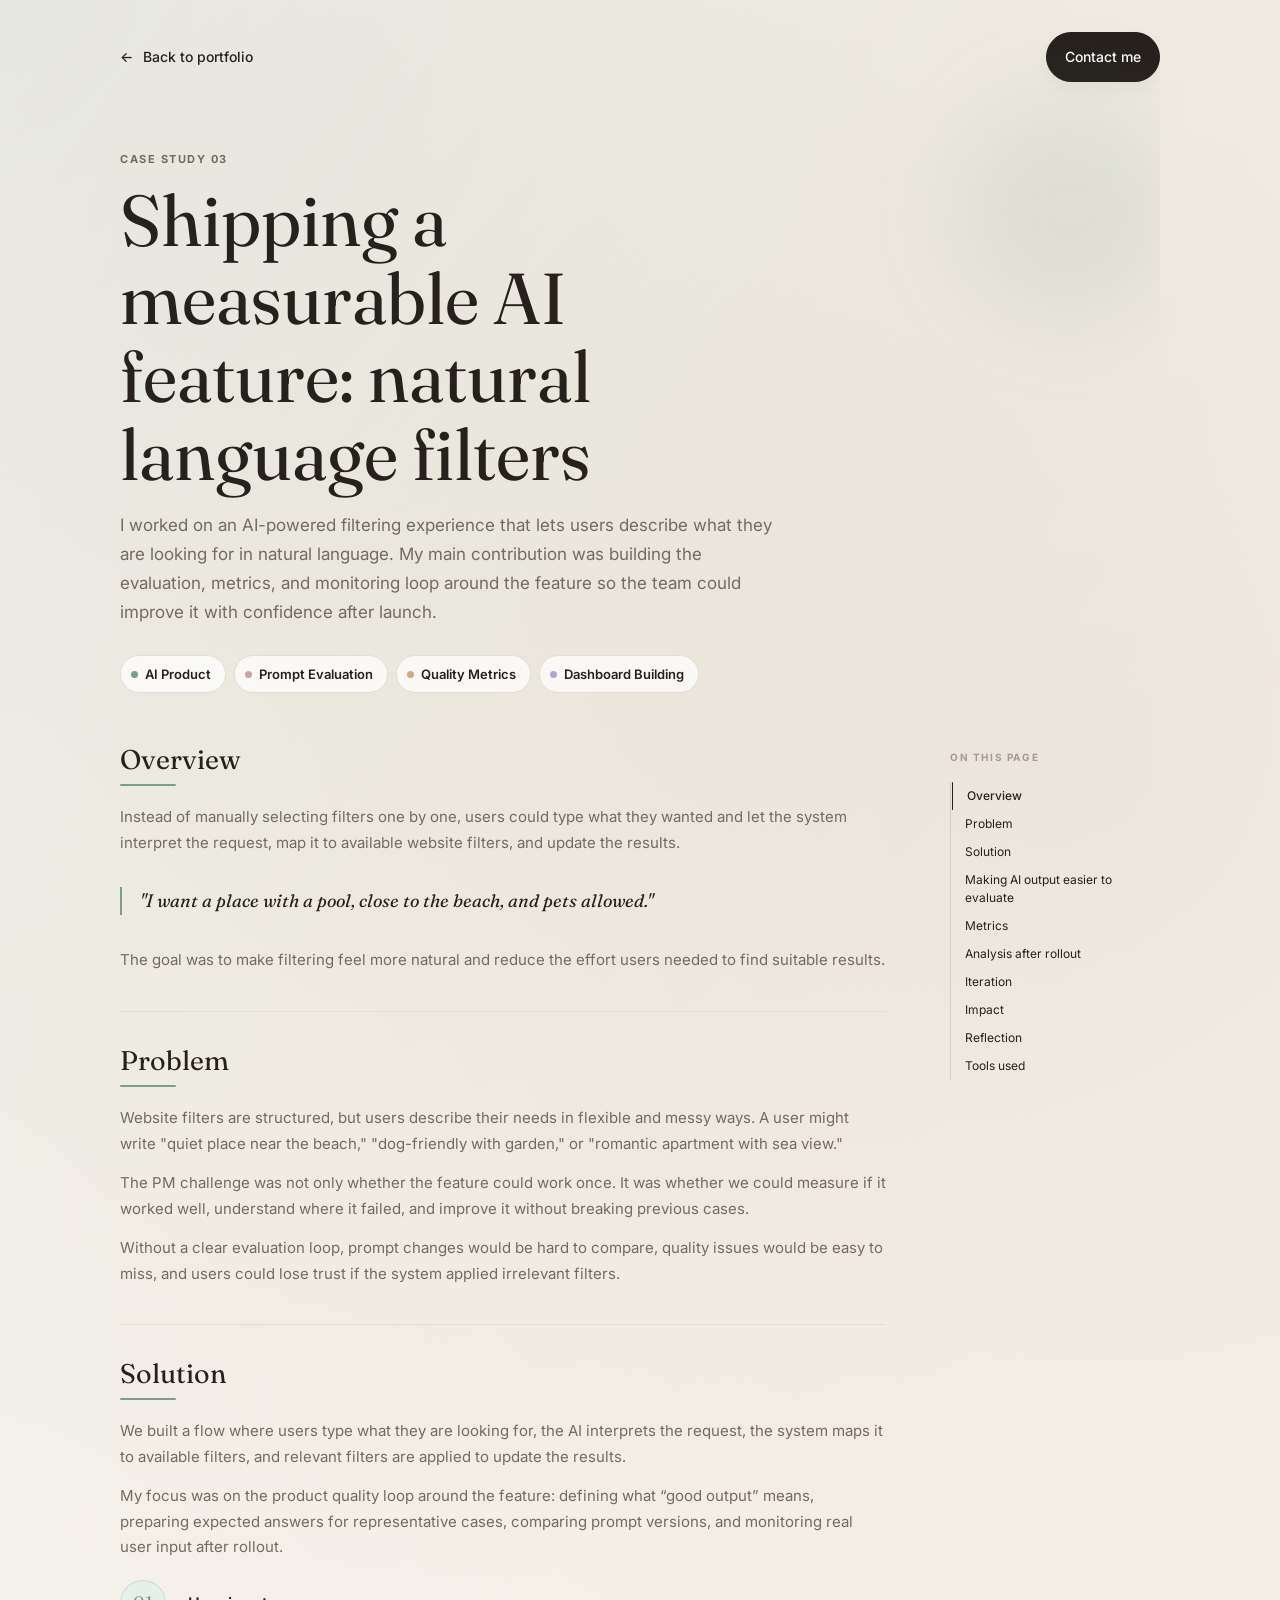
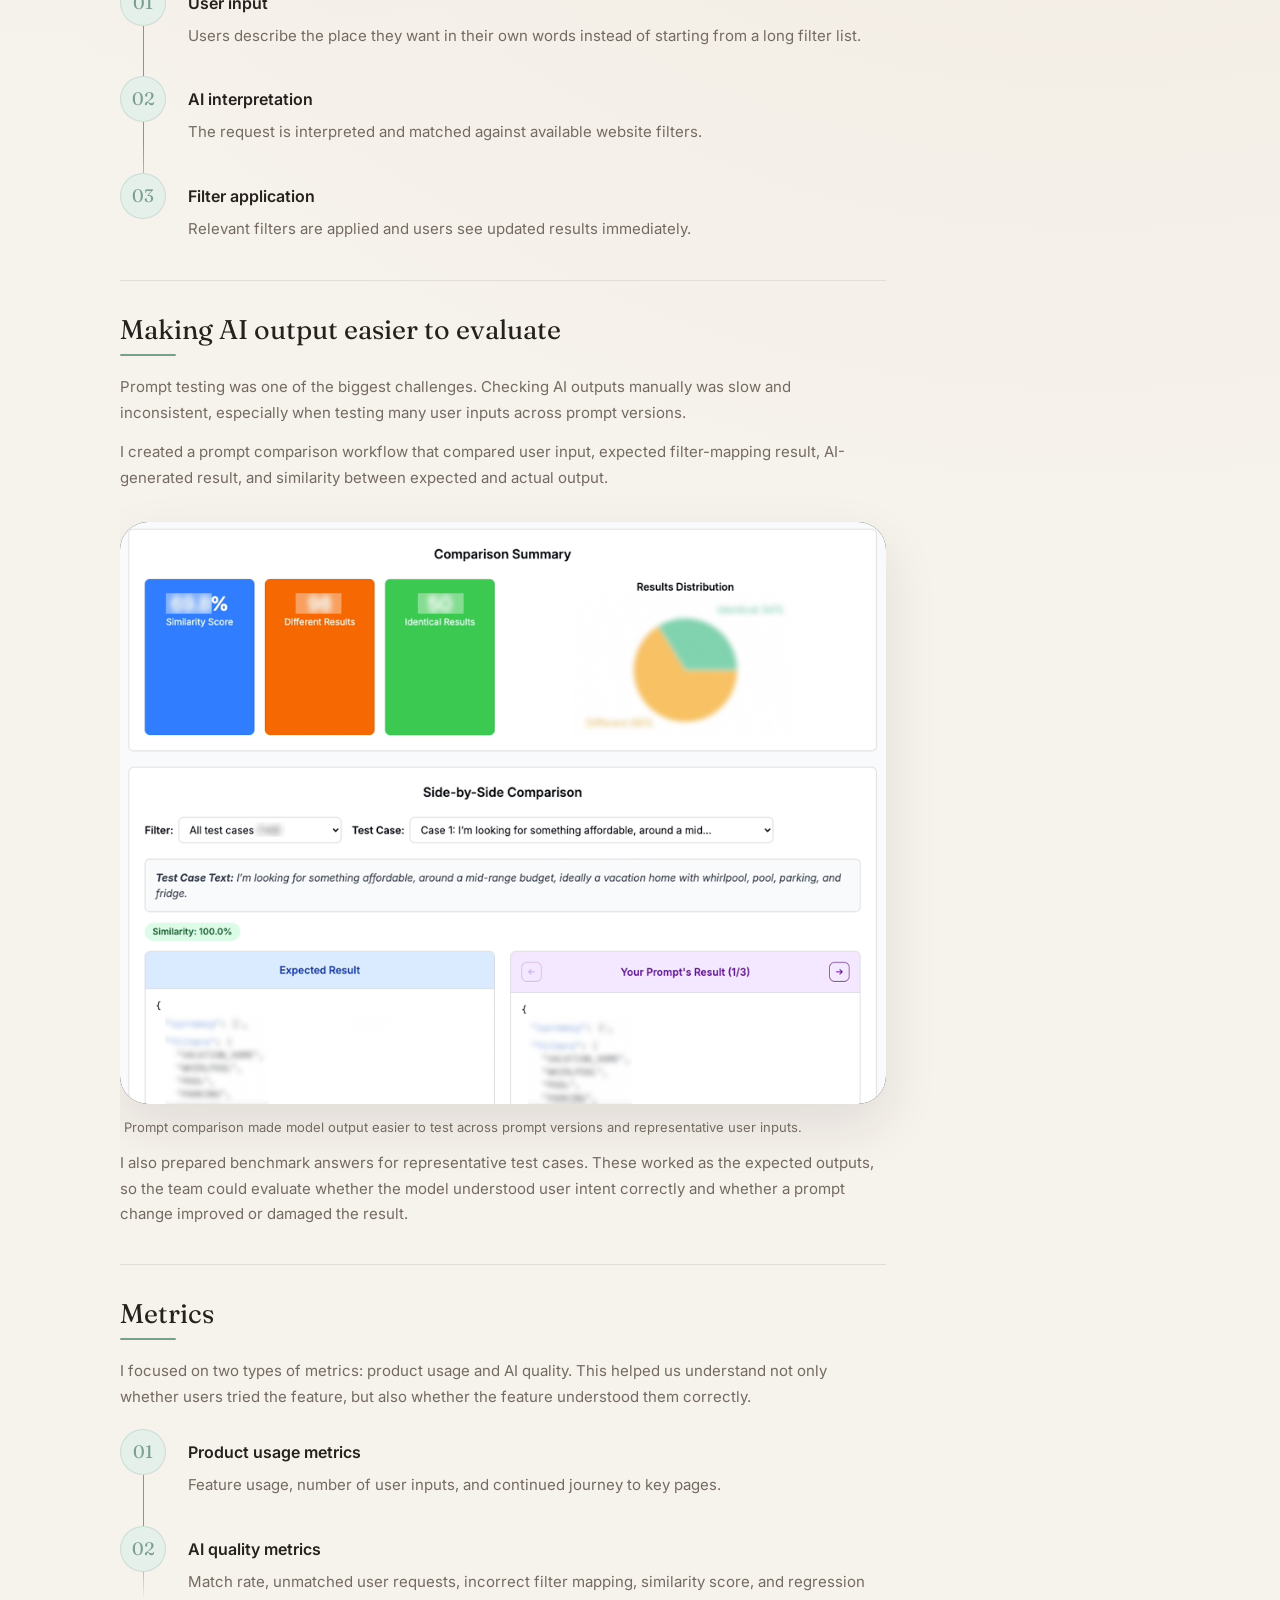
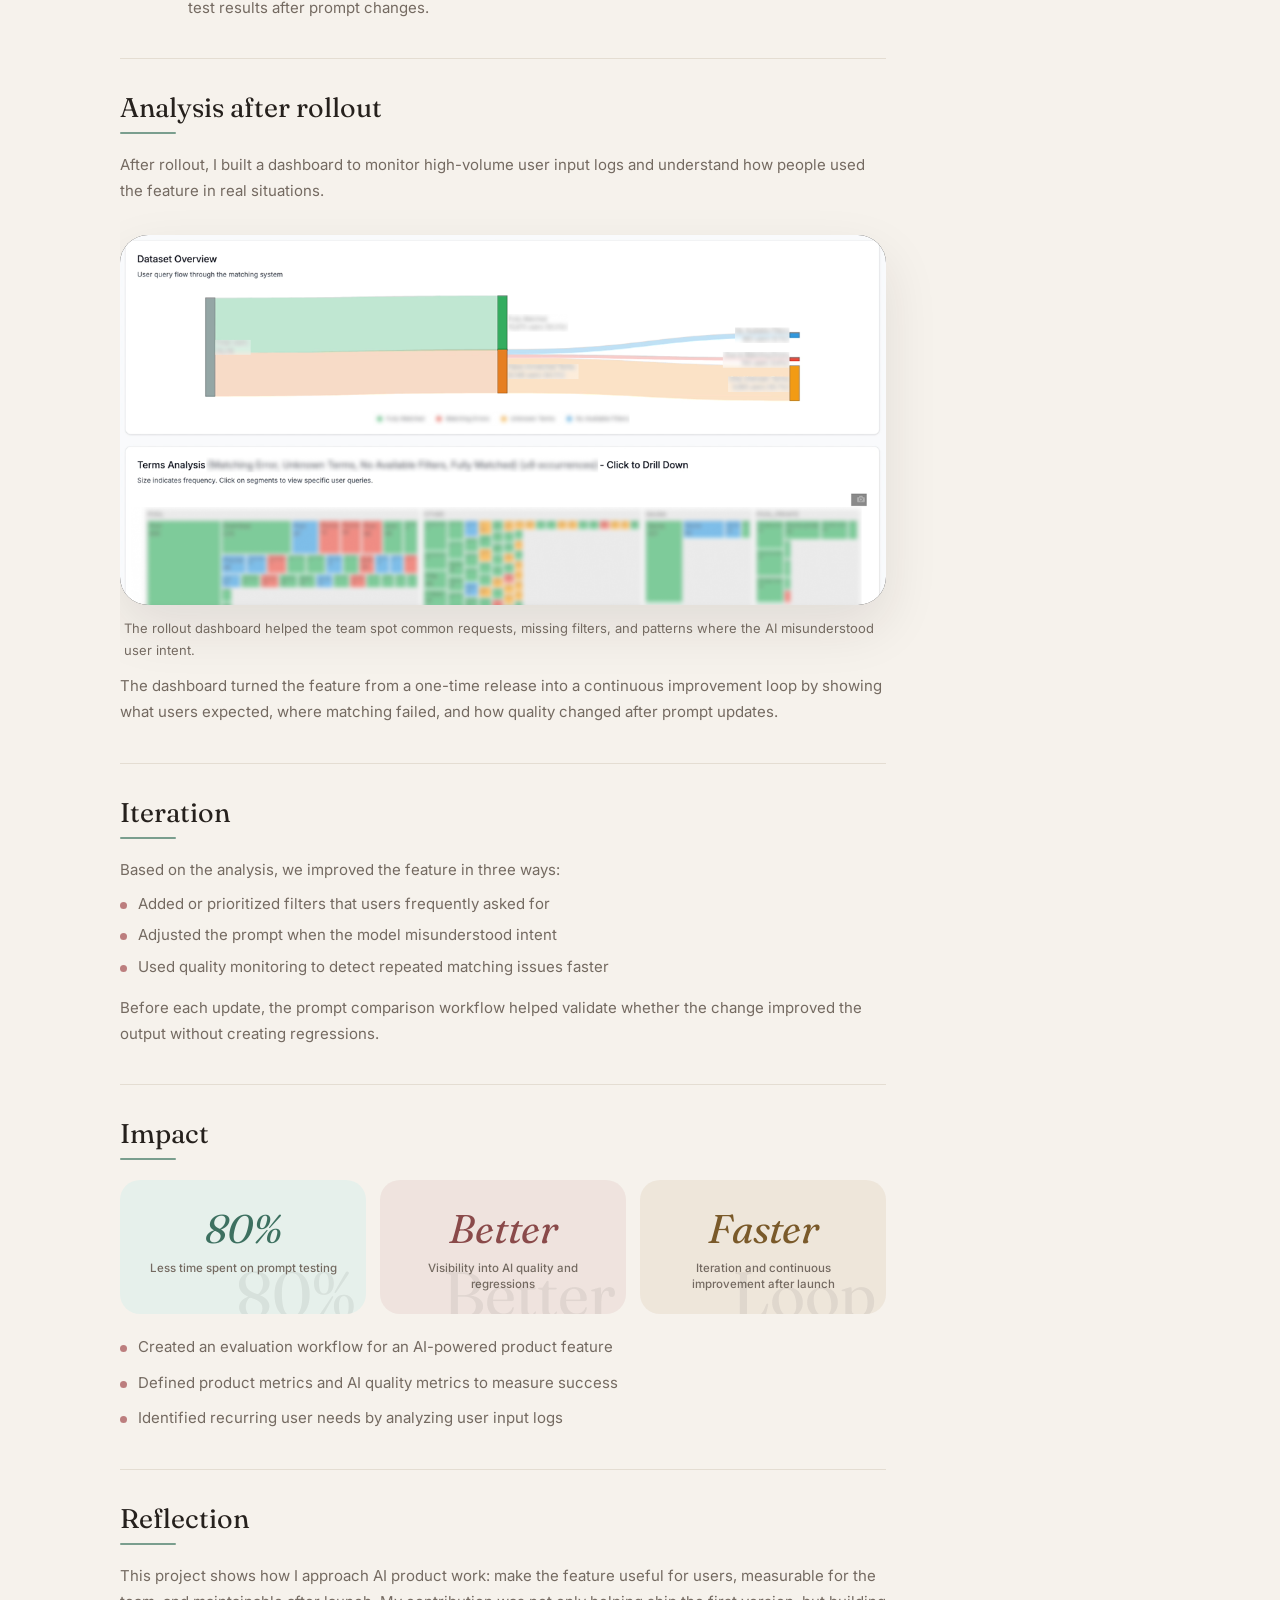
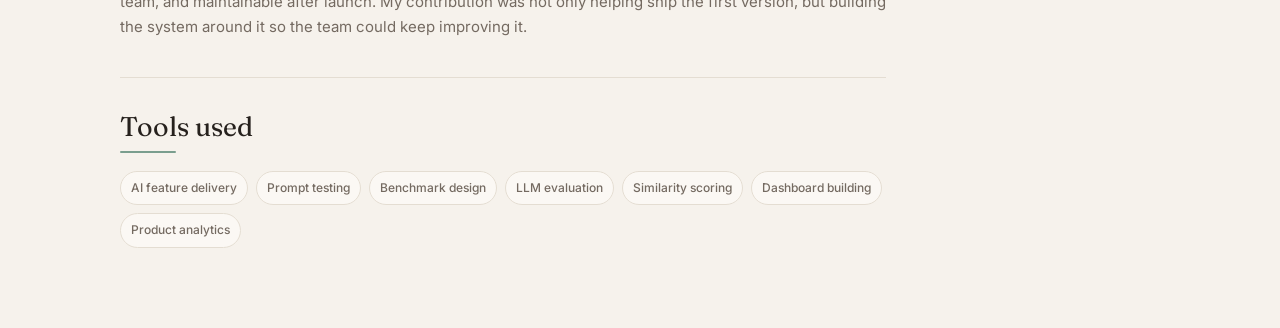
==== commit 71da5cb4: "content adjustment" ====
--- a/case-studies/ai-filters/index.html
+++ b/case-studies/ai-filters/index.html
@@ -1,6 +1,14 @@
 <!DOCTYPE html>
 <html lang="en">
 <head>
+  <!-- Google tag (gtag.js) -->
+  <script async src="https://www.googletagmanager.com/gtag/js?id=G-JF2MZT30Q0"></script>
+  <script>
+    window.dataLayer = window.dataLayer || [];
+    function gtag(){dataLayer.push(arguments);}
+    gtag('js', new Date());
+    gtag('config', 'G-JF2MZT30Q0');
+  </script>
   <meta charset="UTF-8" />
   <meta name="viewport" content="width=device-width, initial-scale=1.0" />
   <meta name="theme-color" content="#f6f2ec" />
@@ -32,7 +40,7 @@
     <section class="hero">
       <div class="hero-intro">
         <p class="eyebrow cs-fade-in">Case Study 03</p>
-        <h1 class="cs-fade-in cs-fade-in-d1">Shipping an AI feature: natural language filters</h1>
+        <h1 class="cs-fade-in cs-fade-in-d1">Shipping a measurable AI feature: natural language filters</h1>
         <p class="hero-copy cs-fade-in cs-fade-in-d2">
           I worked on an AI-powered filtering experience that lets users describe what they are
           looking for in natural language. My main contribution was building the evaluation,
@@ -85,9 +93,10 @@
           "romantic apartment with sea view."
         </p>
         <p>
-          The challenge was translating those natural language requests into the right filter
-          combinations. If the AI misunderstood the request, users could see irrelevant results
-          and lose trust in the feature.
+          The PM challenge was not only whether the feature could work once. It was whether we could measure if it worked well, understand where it failed, and improve it without breaking previous cases.
+        </p>
+        <p> 
+          Without a clear evaluation loop, prompt changes would be hard to compare, quality issues would be easy to miss, and users could lose trust if the system applied irrelevant filters.
         </p>
       </section>
 
@@ -98,6 +107,9 @@
           request, the system maps it to available filters, and relevant filters are applied to
           update the results.
         </p>
+        <p> 
+          My focus was on the product quality loop around the feature: defining what “good output” means, preparing expected answers for representative cases, comparing prompt versions, and monitoring real user input after rollout.
+        </p>
         <div class="steps">
           <div class="step">
             <div class="step-no">01</div>
@@ -124,7 +136,7 @@
       </section>
 
       <section class="section" id="sec-testing">
-        <h2 class="section-title">Making AI output easier to test</h2>
+        <h2 class="section-title">Making AI output easier to evaluate</h2>
         <p>
           Prompt testing was one of the biggest challenges. Checking AI outputs manually was slow
           and inconsistent, especially when testing many user inputs across prompt versions.
@@ -139,8 +151,7 @@
         </figure>
         <p>
           I also prepared benchmark answers for representative test cases. These worked as the
-          expected outputs, so we could evaluate whether the model was mapping user intent
-          correctly.
+          expected outputs, so the team could evaluate whether the model understood user intent correctly and whether a prompt change improved or damaged the result.
         </p>
       </section>
 
@@ -189,13 +200,16 @@
       <section class="section" id="sec-iteration">
         <h2 class="section-title">Iteration</h2>
         <p>
-          Based on the analysis, we improved the feature in three main ways: adding or prioritizing
-          filters users frequently asked for, adjusting the prompt when the model misunderstood
-          intent, and using match quality monitoring to detect systematic issues faster.
-        </p>
+          Based on the analysis, we improved the feature in three ways:
+        </p>
+        <ul class="impact-points iteration-points">
+          <li>Added or prioritized filters that users frequently asked for</li>
+          <li>Adjusted the prompt when the model misunderstood intent</li>
+          <li>Used quality monitoring to detect repeated matching issues faster</li>
+        </ul>
         <p>
           Before each update, the prompt comparison workflow helped validate whether the change
-          improved the output without breaking existing cases.
+          improved the output without creating regressions.
         </p>
       </section>
 
@@ -216,10 +230,9 @@
           </div>
         </div>
         <ul class="impact-points">
-          <li>Created a structured prompt evaluation workflow</li>
-          <li>Compared prompt versions more objectively and spotted regressions earlier</li>
-          <li>Built a dashboard to monitor user input patterns and match quality</li>
-          <li>Identified missing filters and recurring user needs</li>
+          <li>Created an evaluation workflow for an AI-powered product feature</li>
+          <li>Defined product metrics and AI quality metrics to measure success</li>
+          <li>Identified recurring user needs by analyzing user input logs</li>
         </ul>
       </section>
 
--- a/styles/case-study.css
+++ b/styles/case-study.css
@@ -474,6 +474,42 @@
   margin: 0;
 }
 
+/* ── Independent project cards (non-sequential) ─────── */
+.project-cards {
+  display: grid;
+  grid-template-columns: 1fr 1fr;
+  gap: 16px;
+  margin-top: 20px;
+}
+
+.project-card {
+  background: var(--case-surface, #f9f6f2);
+  border: 1px solid rgba(0,0,0,0.06);
+  border-radius: var(--case-radius-lg);
+  padding: 20px 22px 22px;
+}
+
+.project-card h3 {
+  font-size: 15px;
+  font-weight: 600;
+  margin-bottom: 8px;
+  line-height: 1.35;
+}
+
+.project-card p {
+  font-size: 13.5px;
+  color: var(--case-muted);
+  line-height: 1.6;
+  margin: 0;
+}
+
+@media (max-width: 640px) {
+  .project-cards {
+    grid-template-columns: 1fr;
+    gap: 12px;
+  }
+}
+
 .case-chip-list {
   display: flex;
   flex-wrap: wrap;
@@ -578,6 +614,11 @@
   position: absolute;
   left: 0;
   top: 11px;
+}
+
+.iteration-points {
+  gap: 6px;
+  margin: 8px 0 16px;
 }
 
 .case-gallery {
@@ -667,10 +708,31 @@
   place-items: center;
   cursor: pointer;
   transition: transform 0.28s ease, border-color 0.28s ease, background 0.28s ease;
+  /* Overlay on stage left/right, vertically centered */
+  position: absolute;
+  top: 50%;
+  transform: translateY(-50%);
+  z-index: 10;
+}
+
+[data-gallery-prev] { left: 4px; }
+[data-gallery-next] { right: 4px; }
+
+@media (max-width: 767px) {
+  [data-gallery-prev],
+  [data-gallery-next] {
+    width: 26px;
+    height: 26px;
+  }
+  [data-gallery-prev] svg,
+  [data-gallery-next] svg {
+    width: 11px;
+    height: 11px;
+  }
 }
 
 .case-gallery-btn:hover {
-  transform: translateY(-1px);
+  transform: translateY(calc(-50% - 1px));
   border-color: var(--case-sage);
   background: #fff;
 }
@@ -862,7 +924,7 @@
 
 @media (max-width: 640px) {
   :root {
-    --case-page-pad-x: 14px;
+    --case-page-pad-x: 22px;
   }
 
   /* Steps: slim down on mobile — center the line in the 40px column */
@@ -942,27 +1004,33 @@
 
 @media (max-width: 480px) {
   :root {
-    --case-page-pad-x: 10px;
+    --case-page-pad-x: 18px;
   }
 
   body.case-study-page {
     padding: 16px var(--case-page-pad-x) 48px;
   }
 
+  /* Extra bottom padding so content clears the floating Contact me button */
+  body.case-study-page {
+    padding-bottom: calc(80px + env(safe-area-inset-bottom));
+  }
+
   .topbar {
     margin-bottom: 28px;
-    gap: 12px;
-    flex-direction: column;
-    align-items: flex-start;
+    flex-direction: row;
+    align-items: center;
+    justify-content: space-between;
   }
 
   .top-actions {
-    width: 100%;
+    width: auto;
   }
 
   .top-actions .btn {
-    width: 100%;
-    justify-content: center;
+    width: auto;
+    font-size: 12px;
+    padding: 8px 16px;
   }
 
   .hero {
@@ -1025,6 +1093,11 @@
   .step {
     padding: 14px;
     gap: 12px;
+  }
+
+  /* Line center = step padding-left (14px) + circle radius (20px) */
+  .steps::before {
+    left: 34px;
   }
 
   .step-no {
@@ -1050,7 +1123,7 @@
   }
 
   .case-gallery-nav {
-    justify-content: flex-start;
+    display: none;
   }
 
   .case-gallery-title {
@@ -1058,10 +1131,6 @@
     max-width: 100%;
   }
 
-  .case-gallery-btn {
-    width: 32px;
-    height: 32px;
-  }
 
   .case-image-zoom {
     padding: 18px 12px;
@@ -1460,3 +1529,45 @@
     gap: 16px;
   }
 }
+
+/* ── Floating contact button (mobile only) ───────────────── */
+.cs-float-contact {
+  display: none;
+}
+
+@media (max-width: 767px) {
+  .cs-float-contact {
+    display: flex;
+    align-items: center;
+    justify-content: center;
+    position: fixed;
+    bottom: calc(16px + env(safe-area-inset-bottom));
+    left: var(--case-page-pad-x);
+    right: var(--case-page-pad-x);
+    transform: translateY(100px);
+    z-index: 999;
+    background: var(--case-text, #2a2420);
+    color: #fff;
+    font-family: var(--case-ff-sans);
+    font-size: 14px;
+    font-weight: 500;
+    letter-spacing: 0.02em;
+    text-decoration: none;
+    padding: 14px 24px;
+    border-radius: 99px;
+    box-shadow:
+      0 8px 32px rgba(42, 36, 32, 0.25),
+      0 2px 8px rgba(42, 36, 32, 0.10);
+    transition:
+      transform 0.42s cubic-bezier(0.22, 1, 0.36, 1),
+      opacity 0.3s ease;
+    opacity: 0;
+    pointer-events: none;
+  }
+
+  .cs-float-contact.is-visible {
+    transform: translateY(0);
+    opacity: 1;
+    pointer-events: auto;
+  }
+}
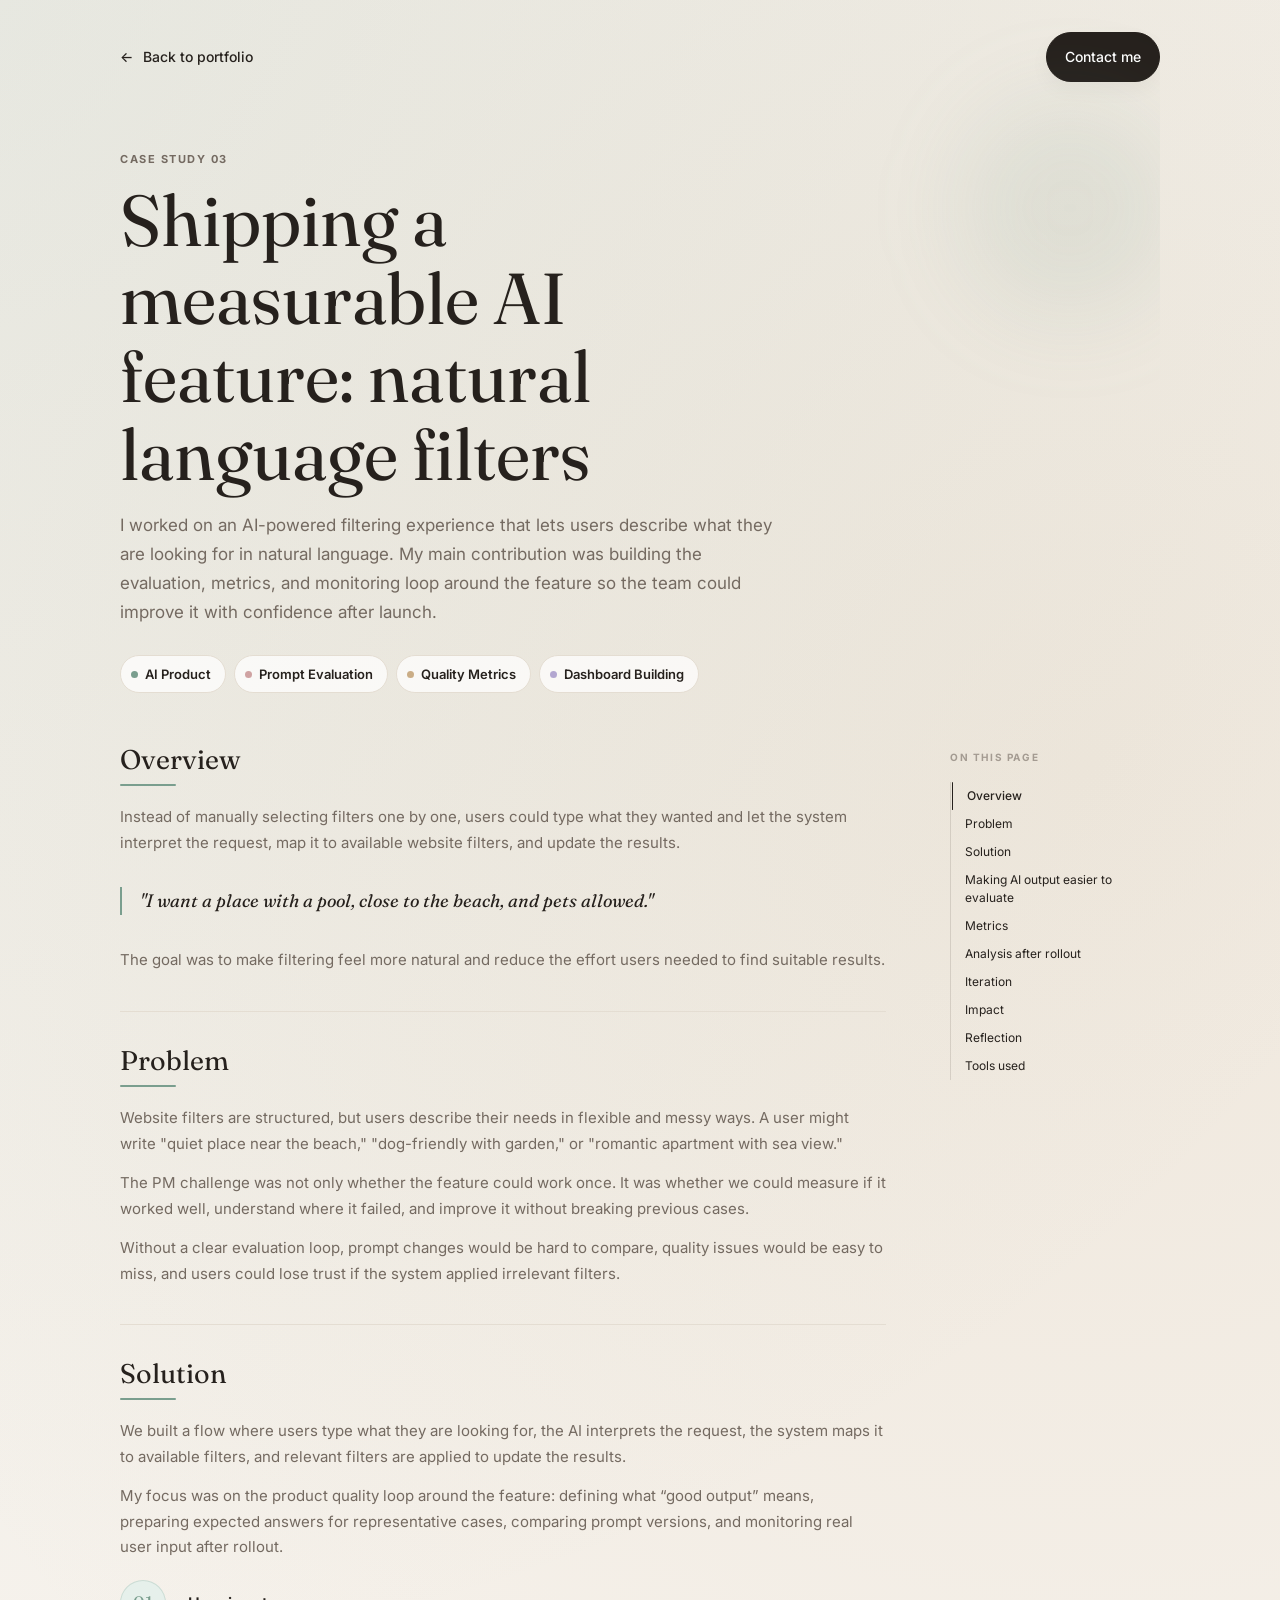
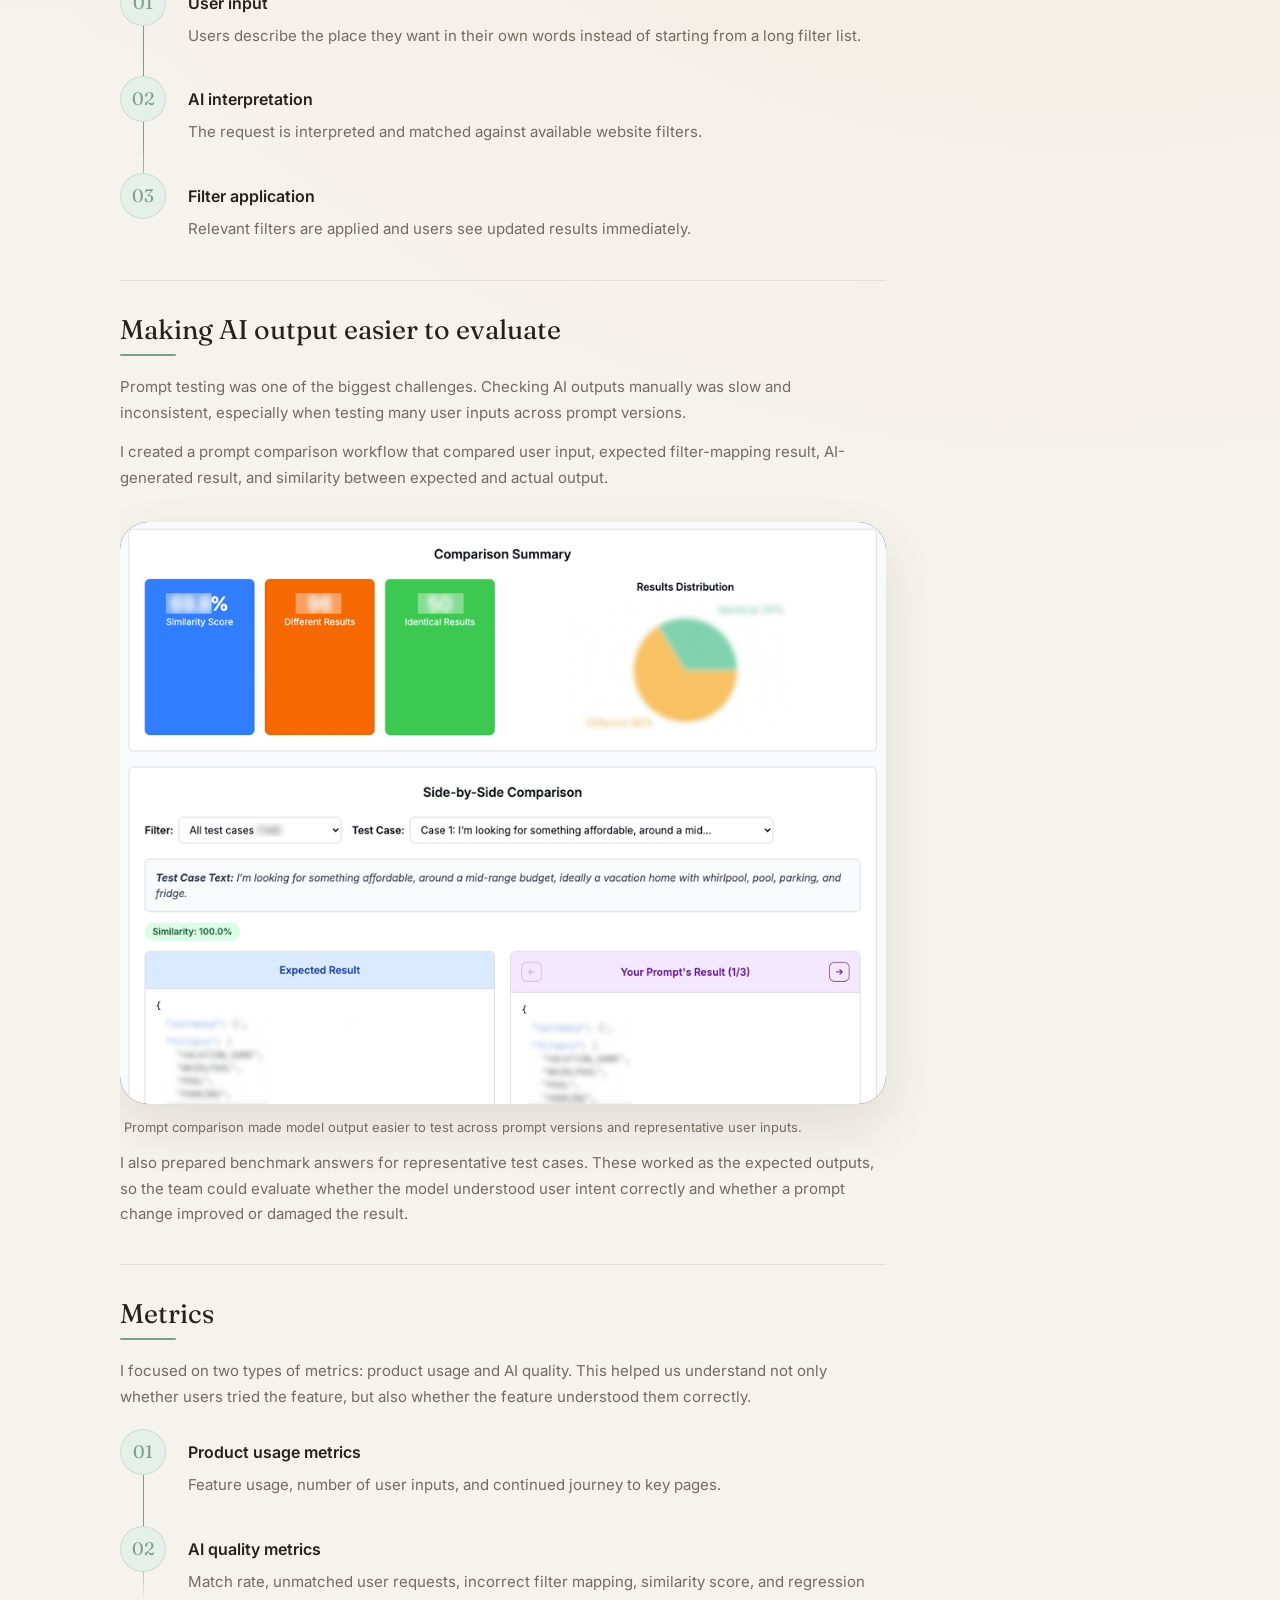
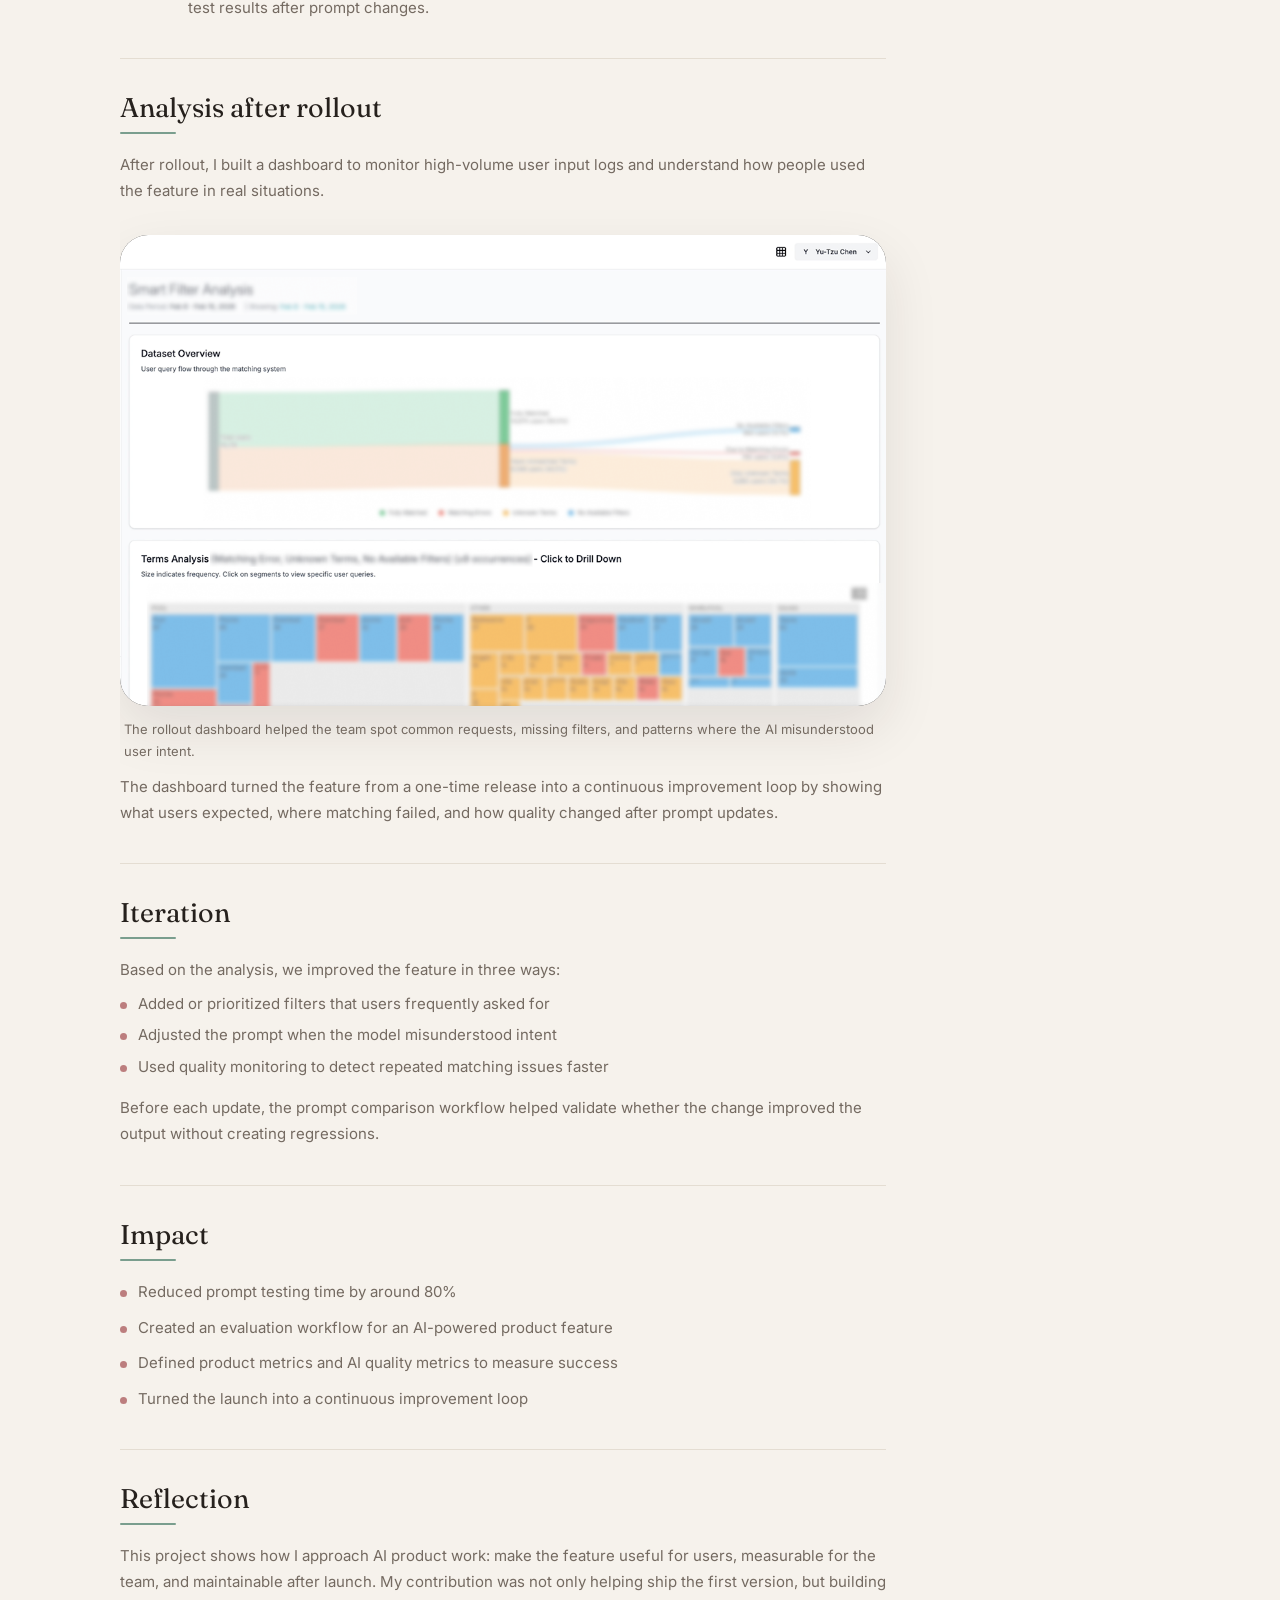
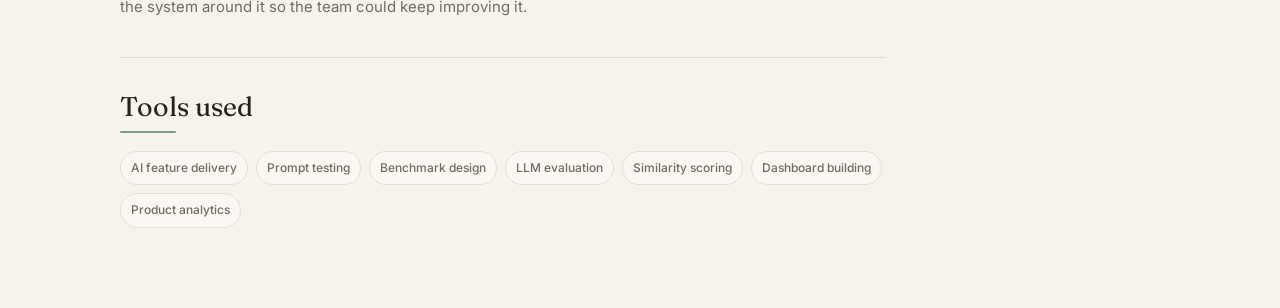
==== commit d3884c04: "remove cards, adjust wordings" ====
--- a/case-studies/ai-filters/index.html
+++ b/case-studies/ai-filters/index.html
@@ -215,24 +215,11 @@
 
       <section class="section" id="sec-impact">
         <h2 class="section-title">Impact</h2>
-        <div class="impact-metrics">
-          <div class="impact-metric" data-ghost="80%">
-            <span class="metric-num">80%</span>
-            <span class="metric-label">Less time spent on prompt testing</span>
-          </div>
-          <div class="impact-metric" data-ghost="Better">
-            <span class="metric-num">Better</span>
-            <span class="metric-label">Visibility into AI quality and regressions</span>
-          </div>
-          <div class="impact-metric" data-ghost="Loop">
-            <span class="metric-num">Faster</span>
-            <span class="metric-label">Iteration and continuous improvement after launch</span>
-          </div>
-        </div>
         <ul class="impact-points">
+          <li>Reduced prompt testing time by around 80%</li>
           <li>Created an evaluation workflow for an AI-powered product feature</li>
           <li>Defined product metrics and AI quality metrics to measure success</li>
-          <li>Identified recurring user needs by analyzing user input logs</li>
+          <li>Turned the launch into a continuous improvement loop</li>
         </ul>
       </section>
 
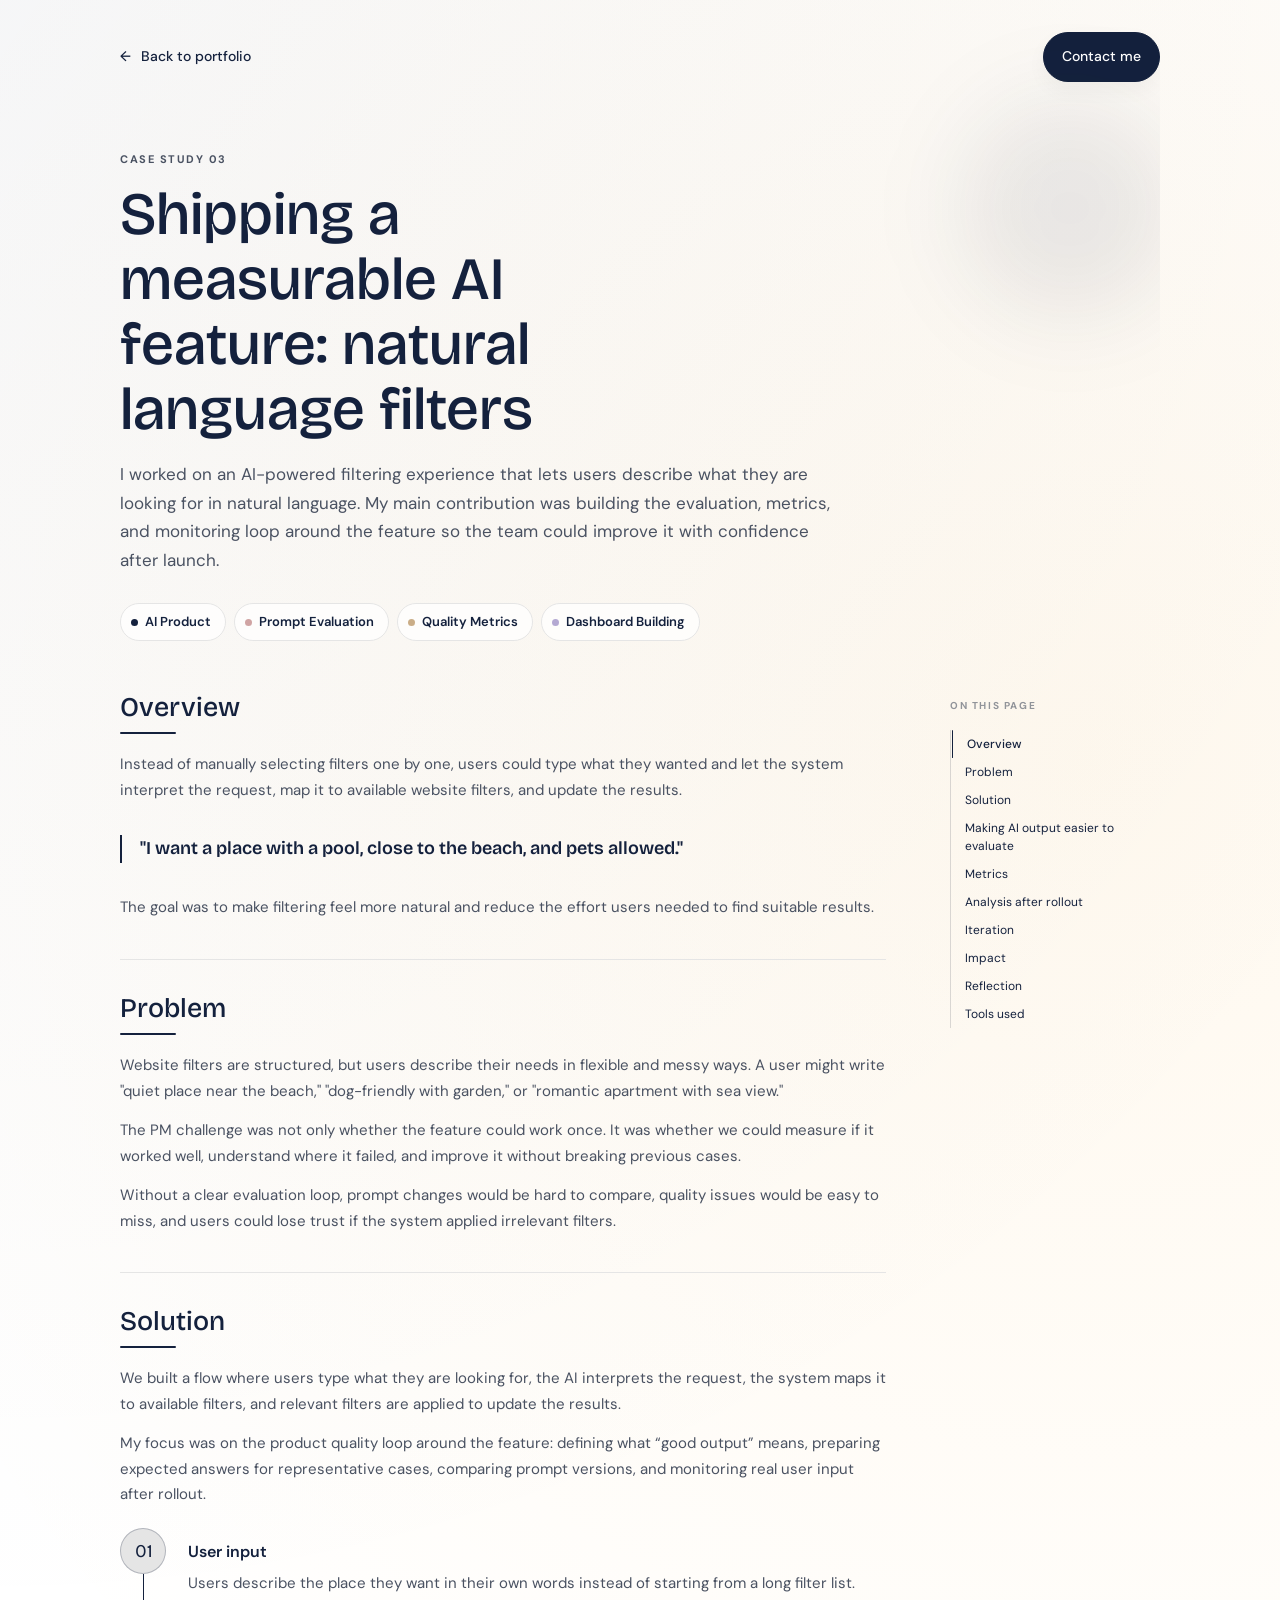
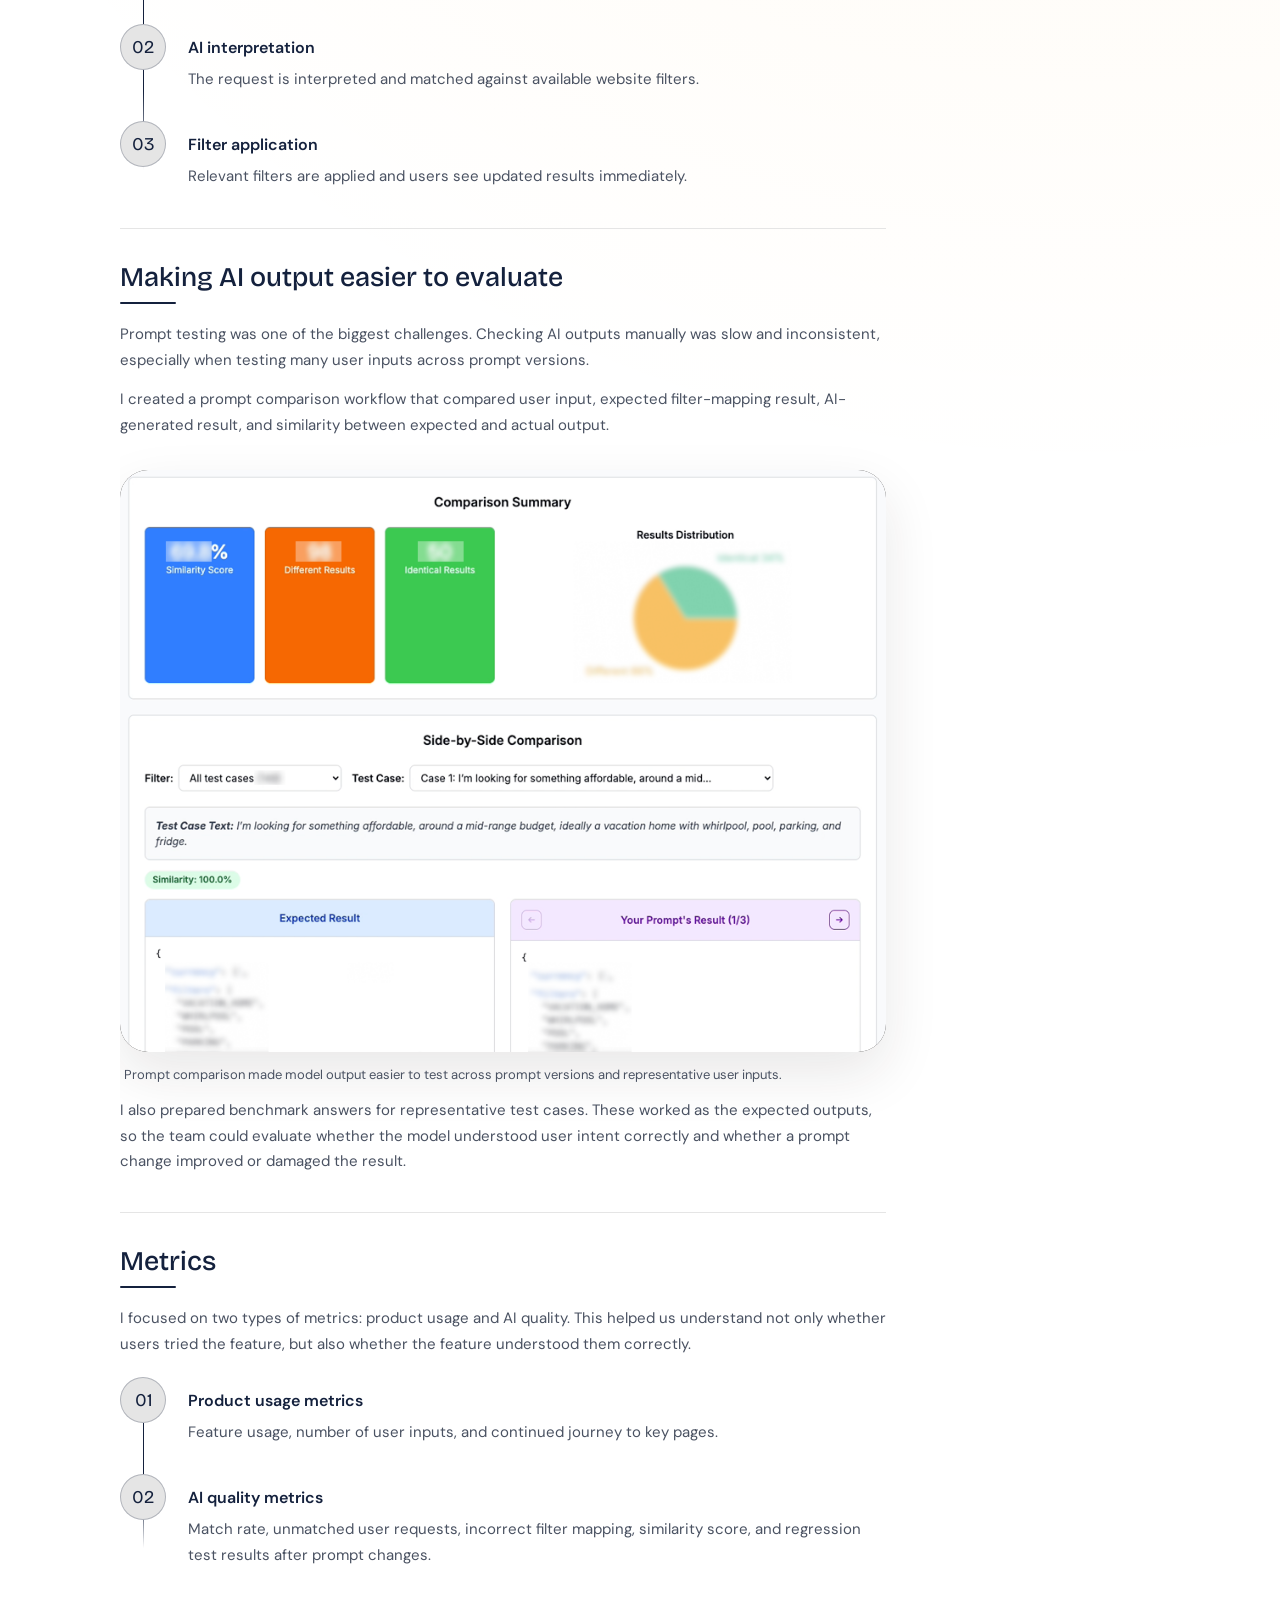
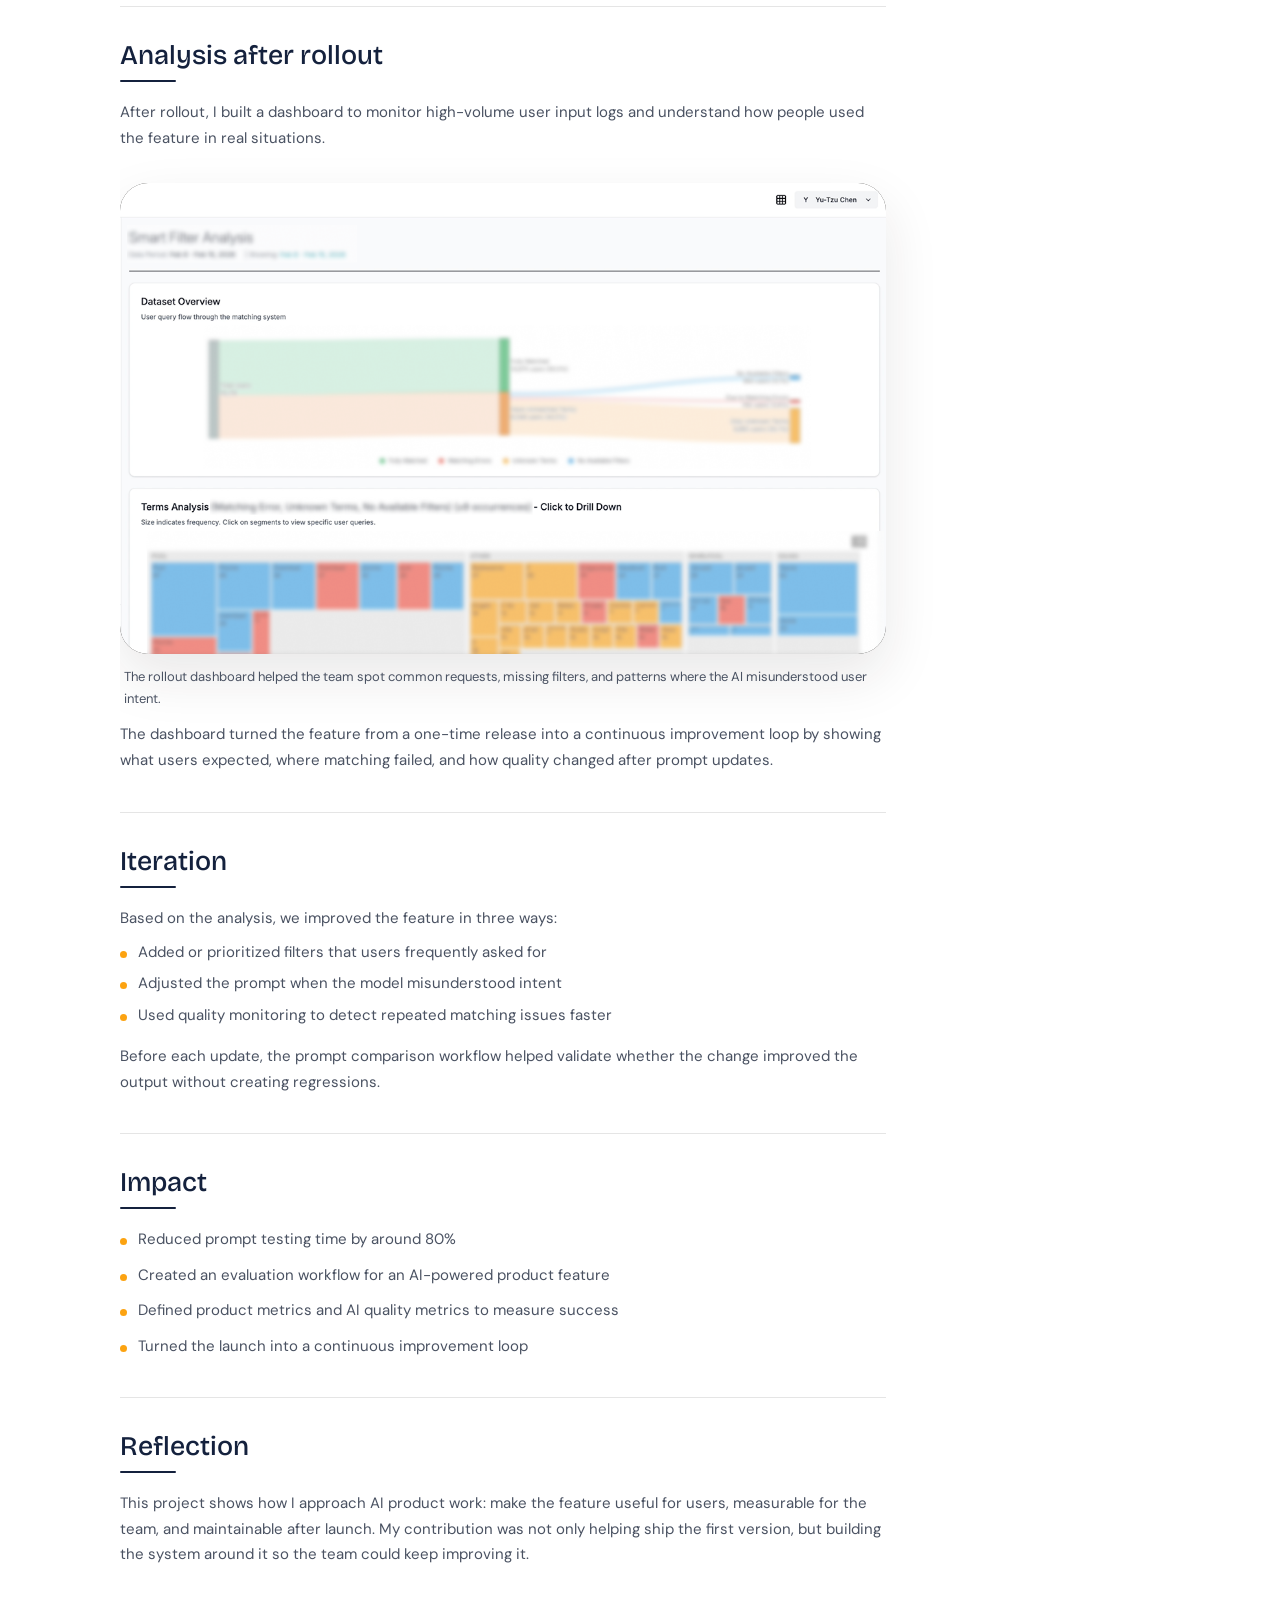
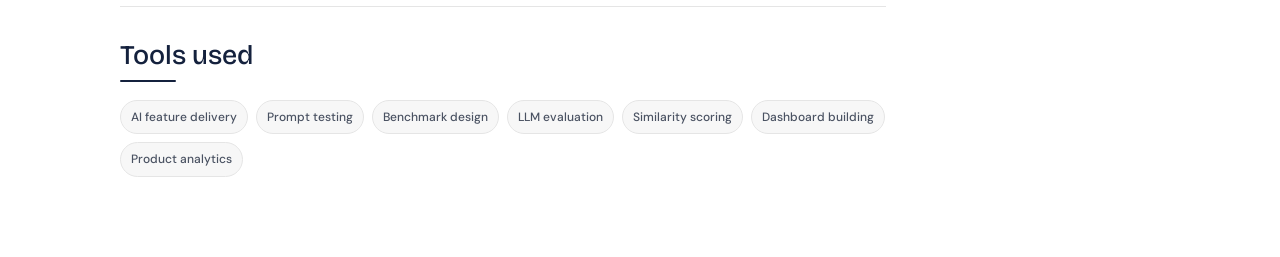
==== commit 7fd5ab31: "v2" ====
--- a/case-studies/ai-filters/index.html
+++ b/case-studies/ai-filters/index.html
@@ -20,10 +20,10 @@
   <link rel="preconnect" href="https://fonts.googleapis.com" />
   <link rel="preconnect" href="https://fonts.gstatic.com" crossorigin />
   <link
-    href="https://fonts.googleapis.com/css2?family=Fraunces:opsz,wght@9..144,300;9..144,400&family=Inter:wght@300;400;500;600&display=swap"
+    href="https://fonts.googleapis.com/css2?family=Bricolage+Grotesque:wght@400;500;600;700&family=DM+Sans:opsz,wght@9..40,400;9..40,500;9..40,600;9..40,700&display=swap"
     rel="stylesheet"
   />
-  <link rel="stylesheet" href="../../styles/case-study.css" />
+  <link rel="stylesheet" href="../../styles/case-study.css?v=20261113-type2" />
 </head>
 <body class="case-study-page">
   <div class="case-page">
--- a/styles/case-study.css
+++ b/styles/case-study.css
@@ -1,17 +1,17 @@
 :root {
-  --case-bg: #f6f2ec;
-  --case-bg-soft: #fbf8f4;
-  --case-border: #e4ddd2;
-  --case-text: #26211d;
-  --case-muted: #746a61;
-  --case-sage: #7a9e8e;
-  --case-sage-soft: #e6f0eb;
-  --case-rose: #bc7e7e;
+  --case-bg: #fff;
+  --case-bg-soft: #f7f7f7;
+  --case-border: #e5e5e5;
+  --case-text: #14213d;
+  --case-muted: #4a5262;
+  --case-sage: #14213d;
+  --case-sage-soft: #e5e5e5;
+  --case-rose: #fca311;
   --case-radius-lg: 28px;
   --case-radius-md: 18px;
   --case-shadow: 0 20px 50px rgba(38, 33, 29, 0.08);
-  --case-ff-serif: "Fraunces", Georgia, serif;
-  --case-ff-sans: "Inter", system-ui, sans-serif;
+  --case-ff-serif: "Bricolage Grotesque", system-ui, sans-serif;
+  --case-ff-sans: "DM Sans", system-ui, sans-serif;
   --case-page-pad-x: 20px;
 }
 
@@ -28,8 +28,8 @@
 body.case-study-page {
   font-family: var(--case-ff-sans);
   background:
-    radial-gradient(circle at top left, rgba(122, 158, 142, 0.12), transparent 32%),
-    radial-gradient(circle at 85% 15%, rgba(196, 164, 122, 0.14), transparent 30%),
+    radial-gradient(circle at top left, rgba(20, 33, 61, 0.04), transparent 32%),
+    radial-gradient(circle at 85% 15%, rgba(252, 163, 17, 0.07), transparent 30%),
     var(--case-bg);
   color: var(--case-text);
   line-height: 1.7;
@@ -127,7 +127,7 @@
   width: 220px;
   height: 220px;
   border-radius: 50%;
-  background: rgba(122, 158, 142, 0.12);
+  background: rgba(20, 33, 61, 0.08);
   filter: blur(44px);
   pointer-events: none;
   z-index: 0;
@@ -150,13 +150,13 @@
 h1,
 h2 {
   font-family: var(--case-ff-serif);
-  font-weight: 400;
+  font-weight: 500;
   line-height: 1.08;
 }
 
 h1 {
-  font-size: clamp(34px, 6vw, 72px);
-  max-width: 13ch;
+  font-size: clamp(34px, 5vw, 60px);
+  max-width: 16ch;
   margin-bottom: 18px;
 }
 
@@ -447,7 +447,7 @@
   font-size: 18px;
   color: var(--case-sage);
   background: var(--case-sage-soft);
-  border: 1px solid rgba(122, 158, 142, 0.25);
+  border: 1px solid rgba(20, 33, 61, 0.25);
   position: relative;
   z-index: 1;
   flex-shrink: 0;
@@ -456,7 +456,7 @@
 
 .step:hover .step-no {
   transform: scale(1.08);
-  box-shadow: 0 4px 16px rgba(122, 158, 142, 0.22);
+  box-shadow: 0 4px 16px rgba(20, 33, 61, 0.18);
 }
 
 .step-body {
@@ -501,6 +501,32 @@
   color: var(--case-muted);
   line-height: 1.6;
   margin: 0;
+}
+
+.project-card ul {
+  display: grid;
+  gap: 7px;
+  margin: 0;
+}
+
+.project-card li {
+  list-style: none;
+  color: var(--case-muted);
+  font-size: 13.5px;
+  line-height: 1.55;
+  padding-left: 16px;
+  position: relative;
+}
+
+.project-card li::before {
+  content: "";
+  width: 6px;
+  height: 6px;
+  border-radius: 50%;
+  background: var(--case-sage);
+  position: absolute;
+  left: 0;
+  top: 8px;
 }
 
 @media (max-width: 640px) {
@@ -576,13 +602,14 @@
   display: block;
   font-family: var(--case-ff-serif);
   font-size: clamp(24px, 4vw, 40px);
-  font-style: italic;
+  font-style: normal;
+  font-weight: 700;
   line-height: 1.05;
   margin-bottom: 10px;
 }
-.impact-metric:nth-child(1) .metric-num { color: #3d7060; }
-.impact-metric:nth-child(2) .metric-num { color: #8a4a4a; }
-.impact-metric:nth-child(3) .metric-num { color: #7a5a2a; }
+.impact-metric:nth-child(1) .metric-num { color: #14213d; }
+.impact-metric:nth-child(2) .metric-num { color: #14213d; }
+.impact-metric:nth-child(3) .metric-num { color: #14213d; }
 .metric-label {
   display: block;
   font-size: 11.5px;
@@ -629,8 +656,8 @@
   gap: 14px;
   border-radius: var(--case-radius-lg);
   background:
-    radial-gradient(circle at top left, rgba(122, 158, 142, 0.18), transparent 32%),
-    linear-gradient(160deg, #fbfcfb, #f2f7f4);
+    radial-gradient(circle at top left, rgba(252, 163, 17, 0.12), transparent 32%),
+    linear-gradient(160deg, #fff, #e5e5e5);
   border: 1px solid var(--case-border);
   overflow: hidden;
   transform: translateY(24px) scale(0.94);
@@ -650,7 +677,7 @@
   right: -42px;
   top: -48px;
   border-radius: 50%;
-  background: rgba(122, 158, 142, 0.12);
+  background: rgba(20, 33, 61, 0.08);
   filter: blur(8px);
   pointer-events: none;
 }
@@ -1346,8 +1373,8 @@
 .pull-quote p {
   font-family: var(--case-ff-serif) !important;
   font-size: 18px !important;
-  font-weight: 400 !important;
-  font-style: italic;
+  font-weight: 600 !important;
+  font-style: normal;
   color: var(--case-text) !important;
   line-height: 1.55 !important;
 }
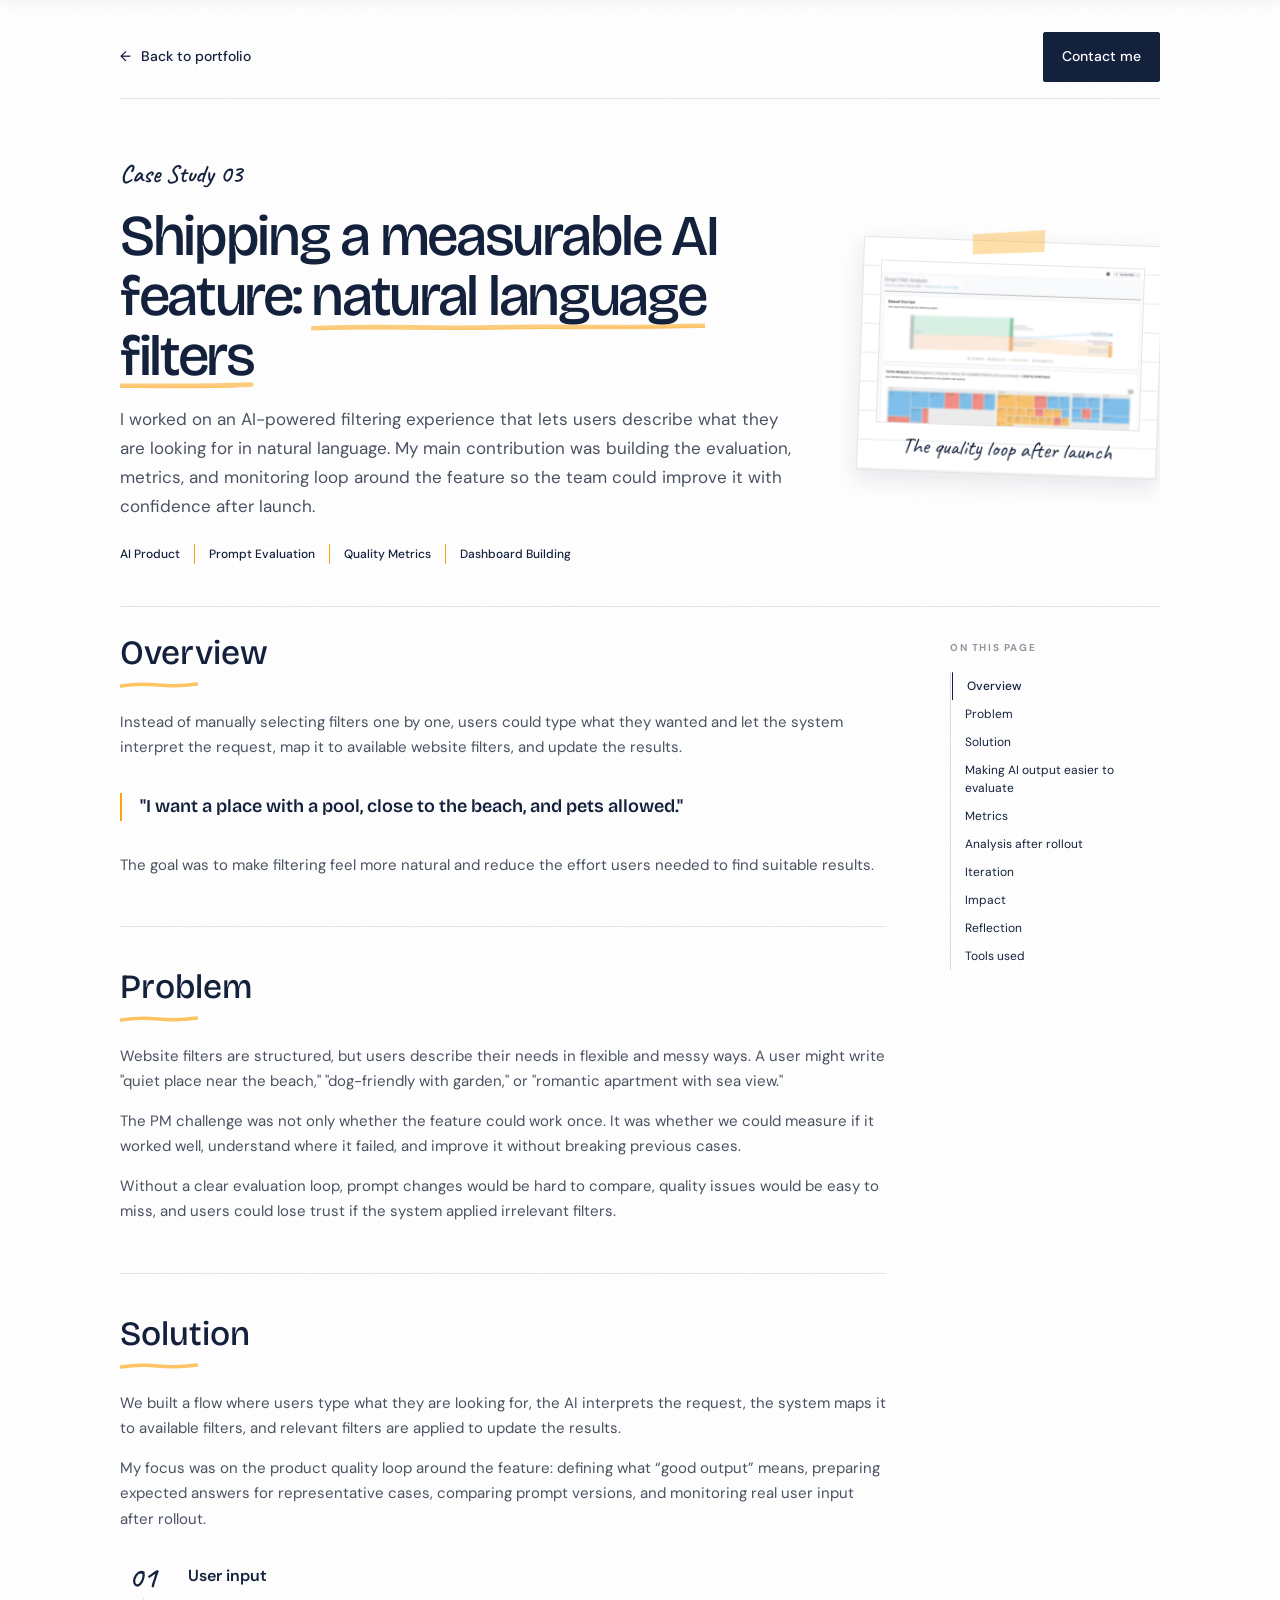
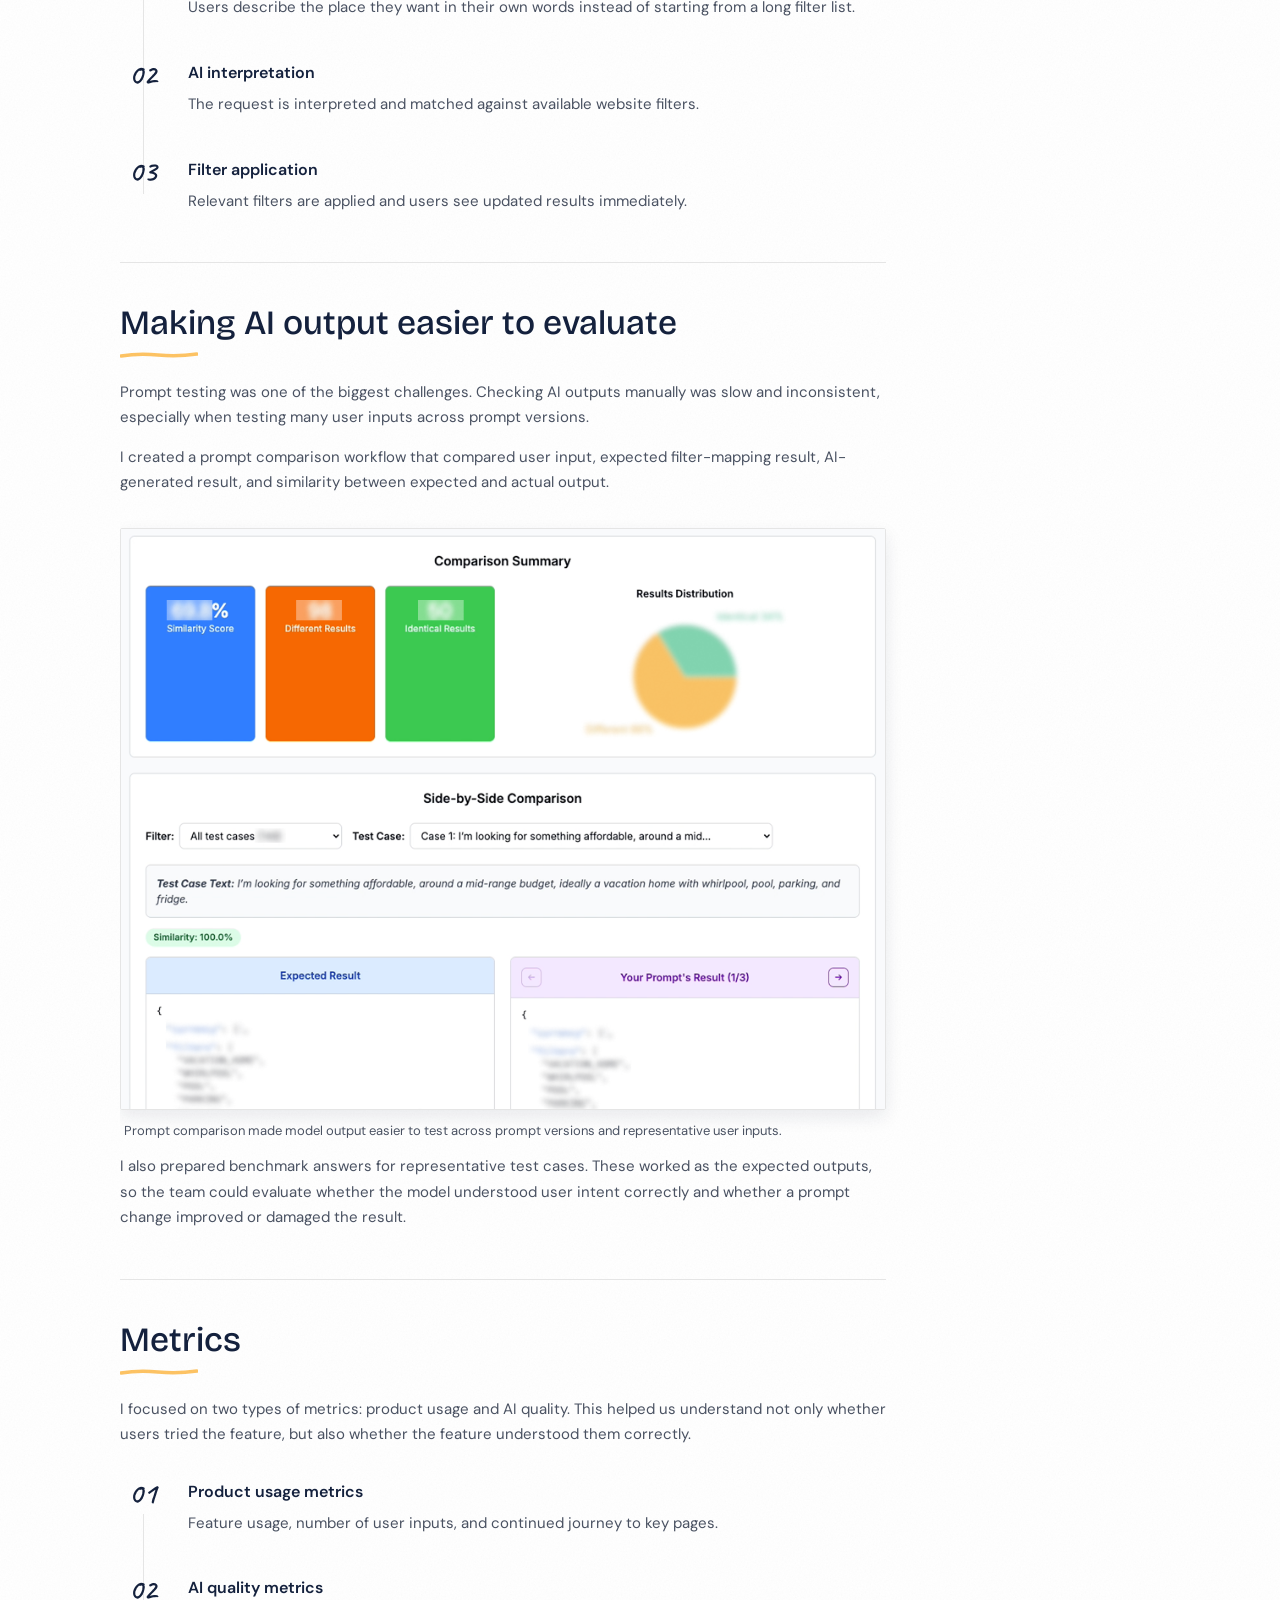
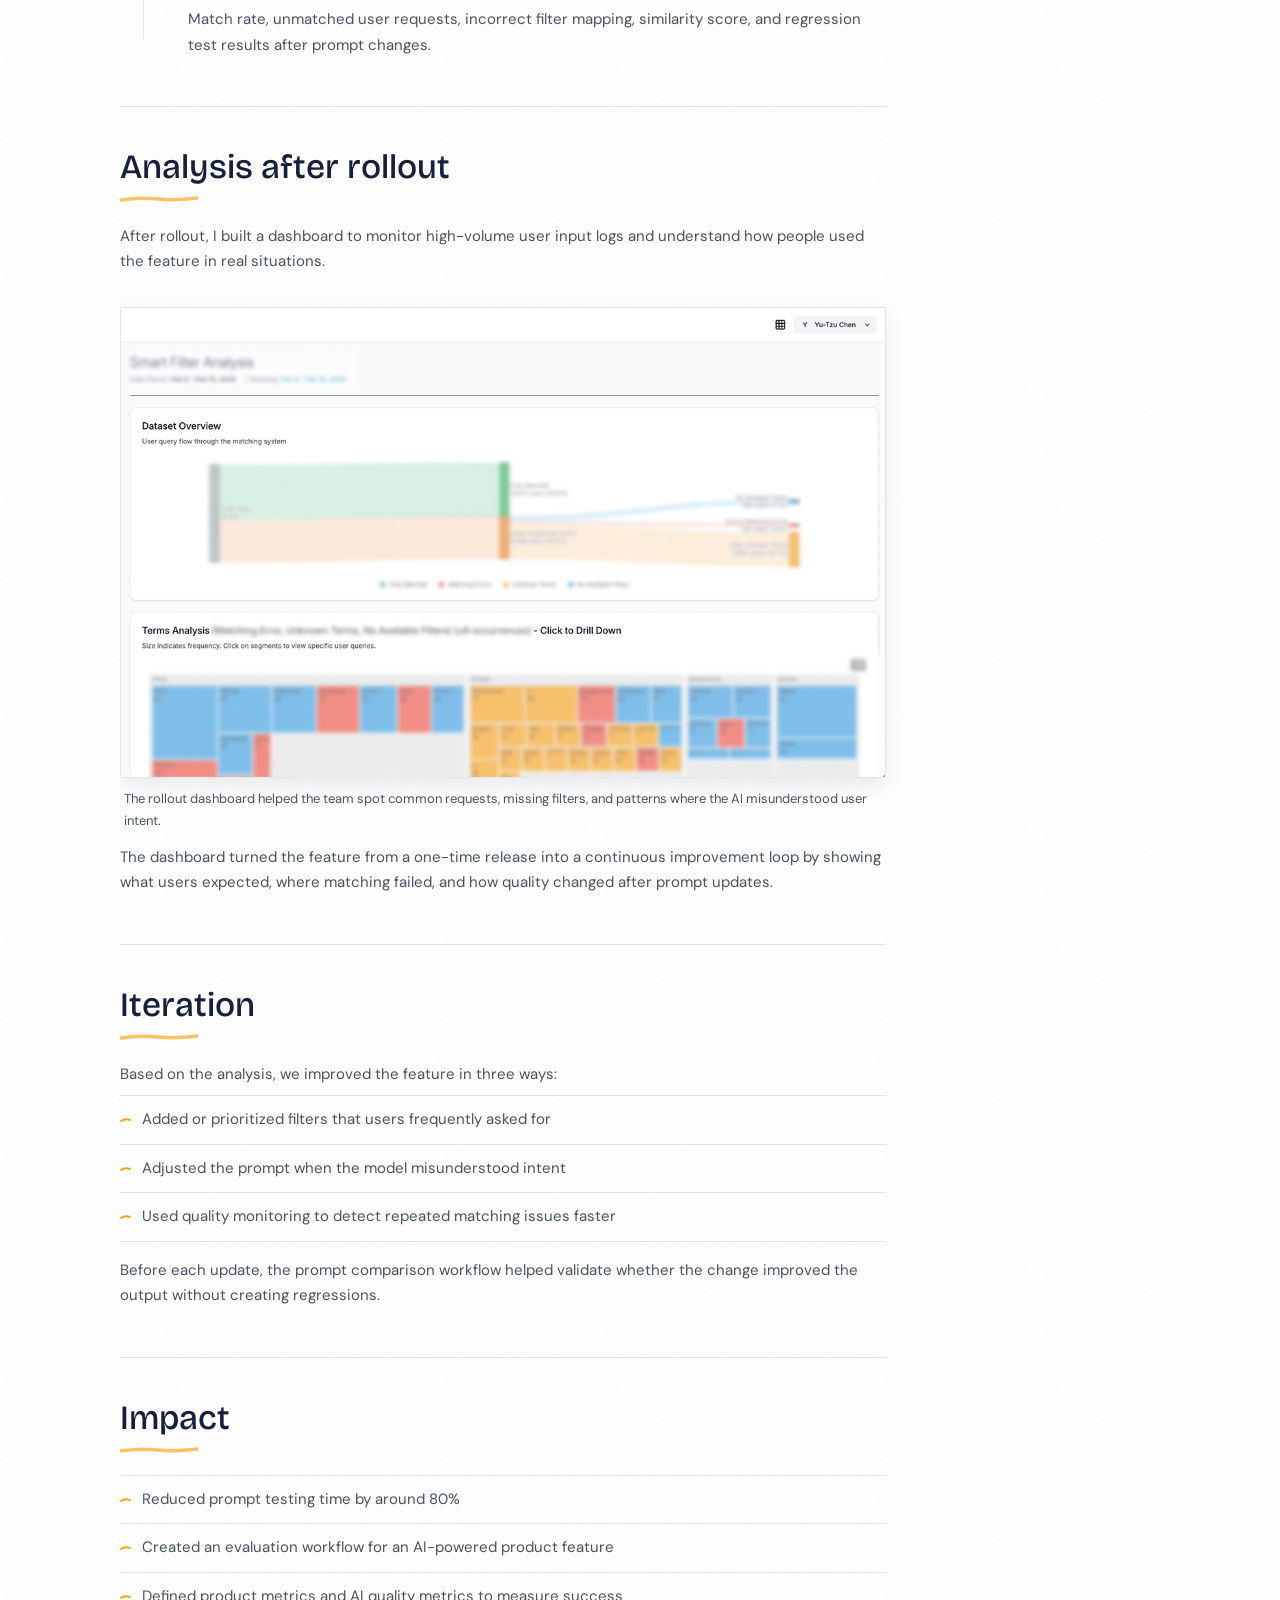
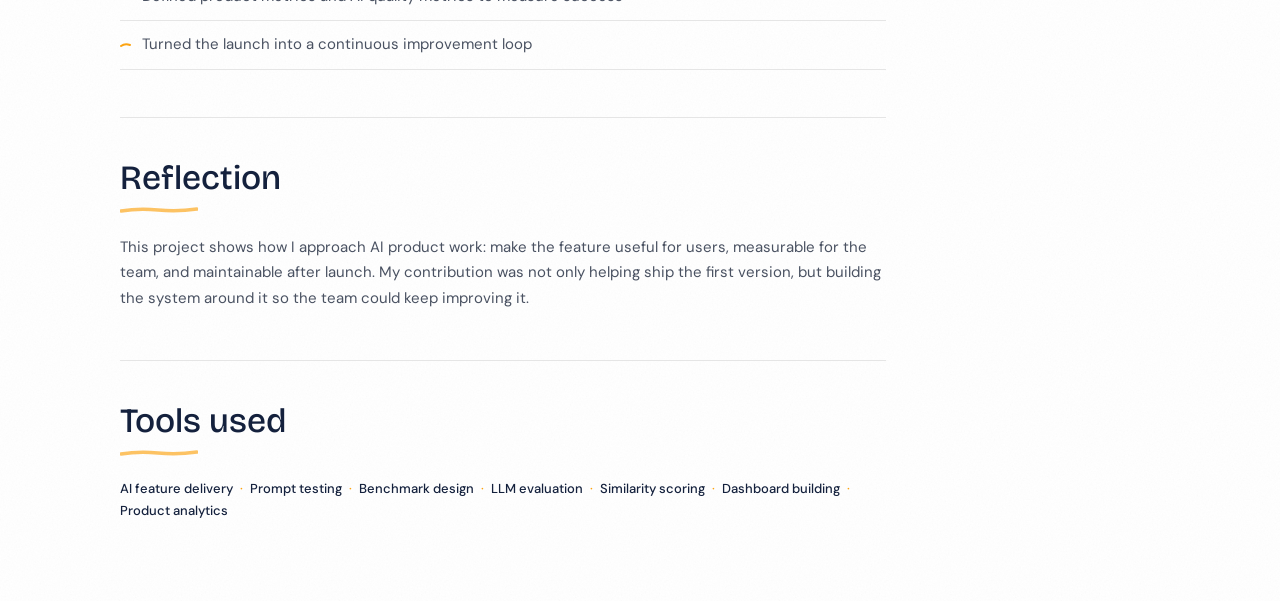
==== commit e87b6ca5: "v2.2" ====
--- a/case-studies/ai-filters/index.html
+++ b/case-studies/ai-filters/index.html
@@ -11,7 +11,7 @@
   </script>
   <meta charset="UTF-8" />
   <meta name="viewport" content="width=device-width, initial-scale=1.0" />
-  <meta name="theme-color" content="#f6f2ec" />
+  <meta name="theme-color" content="#ffffff" />
   <title>Shipping an AI Feature: Natural Language Filters - Yutzu Chen</title>
   <meta
     name="description"
@@ -20,12 +20,13 @@
   <link rel="preconnect" href="https://fonts.googleapis.com" />
   <link rel="preconnect" href="https://fonts.gstatic.com" crossorigin />
   <link
-    href="https://fonts.googleapis.com/css2?family=Bricolage+Grotesque:wght@400;500;600;700&family=DM+Sans:opsz,wght@9..40,400;9..40,500;9..40,600;9..40,700&display=swap"
+    href="https://fonts.googleapis.com/css2?family=Bricolage+Grotesque:wght@400;500;600;700&family=Caveat:wght@500;600;700&family=DM+Sans:opsz,wght@9..40,400;9..40,500;9..40,600;9..40,700&display=swap"
     rel="stylesheet"
   />
   <link rel="stylesheet" href="../../styles/case-study.css?v=20261113-type2" />
+  <link rel="stylesheet" href="../../styles/case-study-design.css?v=20261114-nav" />
 </head>
-<body class="case-study-page">
+<body class="case-study-page portfolio-case-page has-hero-preview">
   <div class="case-page">
     <div class="topbar">
       <a class="back-link" href="../../index.html">
@@ -40,7 +41,7 @@
     <section class="hero">
       <div class="hero-intro">
         <p class="eyebrow cs-fade-in">Case Study 03</p>
-        <h1 class="cs-fade-in cs-fade-in-d1">Shipping a measurable AI feature: natural language filters</h1>
+        <h1 class="cs-fade-in cs-fade-in-d1">Shipping a measurable AI feature: <span class="case-hero-accent">natural language filters</span></h1>
         <p class="hero-copy cs-fade-in cs-fade-in-d2">
           I worked on an AI-powered filtering experience that lets users describe what they are
           looking for in natural language. My main contribution was building the evaluation,
@@ -66,6 +67,10 @@
           </div>
         </div>
       </div>
+      <figure class="case-hero-preview is-document cs-fade-in cs-fade-in-d2">
+        <div class="case-hero-document"><img src="../../img/ai_dashboard.png" alt="Dashboard tracking natural language filter requests and quality" /></div>
+        <figcaption>The quality loop after launch</figcaption>
+      </figure>
     </section>
 
     <main class="content">
@@ -247,6 +252,6 @@
       </section>
     </main>
   </div>
-  <script defer src="../../scripts/case-study.js"></script>
+  <script defer src="../../scripts/case-study.js?v=20261114-nav"></script>
 </body>
 </html>
--- a/styles/case-study-design.css
+++ b/styles/case-study-design.css
@@ -0,0 +1,336 @@
+/* Shared paper, ink, and hand-drawn details for the portfolio case studies. */
+body.portfolio-case-page {
+  background: #fff url('../img/paper-grain.svg') repeat;
+  color: #14213d;
+}
+
+.portfolio-case-page .topbar {
+  padding-bottom: 16px;
+  margin-bottom: 30px;
+  border-bottom: 1px solid #e5e5e5;
+}
+
+.portfolio-case-page .top-actions .btn-primary {
+  border-radius: 2px;
+  box-shadow: none;
+}
+
+.portfolio-case-page .reading-progress { display: none; }
+.portfolio-case-page .case-mini-header {
+  min-height: 58px;
+  padding: 10px max(20px, calc((100vw - 1040px) / 2)) 12px;
+  gap: 14px;
+  background: #fff url('../img/paper-grain.svg') repeat;
+  border-bottom: 1px solid #e5e5e5;
+  box-shadow: 0 3px 12px rgba(20,33,61,.05);
+  backdrop-filter: none;
+  -webkit-backdrop-filter: none;
+}
+.portfolio-case-page .case-mini-header-back {
+  color: #14213d;
+  font-family: 'Caveat', cursive;
+  font-size: 22px;
+  font-weight: 600;
+  line-height: 1;
+  border-bottom: 2px solid transparent;
+  padding-bottom: 3px;
+}
+.portfolio-case-page .case-mini-header-back:hover,
+.portfolio-case-page .case-mini-header-back:focus-visible {
+  color: #14213d;
+  border-bottom-color: #fca311;
+}
+.portfolio-case-page .case-mini-header-sep {
+  color: #fca311;
+  font-size: 12px;
+  line-height: 1;
+}
+.portfolio-case-page .case-mini-header-title {
+  min-width: 0;
+  color: #14213d;
+  font-size: 14px;
+  font-weight: 600;
+  letter-spacing: -.01em;
+}
+.portfolio-case-page .case-mini-progress {
+  position: absolute;
+  bottom: 0;
+  left: 0;
+  width: 100%;
+  height: 2px;
+  margin: 0;
+  border-radius: 0;
+  background: transparent;
+}
+.portfolio-case-page .case-mini-progress-fill {
+  background: #fca311;
+  border-radius: 0;
+}
+
+.portfolio-case-page .hero {
+  display: grid;
+  grid-template-columns: minmax(0, 1fr) 300px;
+  gap: clamp(28px, 5vw, 72px);
+  align-items: center;
+  padding: 24px 0 42px;
+  margin-bottom: 28px;
+  border-bottom: 1px solid #e5e5e5;
+}
+
+.portfolio-case-page .hero::before { display: none; }
+.portfolio-case-page .hero-intro { max-width: 740px; }
+.portfolio-case-page:not(.has-hero-preview) .hero { display: block; }
+.portfolio-case-page:not(.has-hero-preview) .hero-intro { max-width: 850px; }
+.portfolio-case-page .eyebrow {
+  color: #14213d;
+  font-family: 'Caveat', cursive;
+  font-size: 25px;
+  font-weight: 600;
+  letter-spacing: 0;
+  text-transform: none;
+  margin-bottom: 12px;
+}
+
+.portfolio-case-page h1 {
+  max-width: 19ch;
+  font-size: clamp(42px, 4.5vw, 62px);
+  line-height: 1.04;
+  letter-spacing: -.04em;
+}
+
+.case-hero-accent {
+  background-image: url("data:image/svg+xml,%3Csvg xmlns='http://www.w3.org/2000/svg' viewBox='0 0 420 11' preserveAspectRatio='none'%3E%3Cpath d='M2 8 C58 4 96 9 143 7 S228 8 281 6 S360 7 417 4' fill='none' stroke='%23FCA311' stroke-opacity='.55' stroke-width='5' stroke-linecap='round'/%3E%3Cpath d='M8 9 Q110 10 206 8 T406 7' fill='none' stroke='%23FCA311' stroke-opacity='.25' stroke-width='1.2'/%3E%3C/svg%3E");
+  background-repeat: no-repeat;
+  background-position: left bottom;
+  background-size: 0% 10px;
+  animation: case-underline-draw 1.1s .55s cubic-bezier(.2,.7,.2,1) forwards;
+}
+@keyframes case-underline-draw { to { background-size: 100% 10px; } }
+
+.portfolio-case-page .hero-copy {
+  max-width: 57ch;
+  margin-bottom: 23px;
+}
+
+.portfolio-case-page .hero-meta {
+  gap: 10px 0;
+  max-width: 660px;
+}
+.portfolio-case-page .hero-meta-item,
+.portfolio-case-page .hero-meta-item:hover {
+  padding: 0 14px;
+  border: 0;
+  border-left: 1px solid #fca311;
+  border-radius: 0;
+  background: none;
+  box-shadow: none;
+  backdrop-filter: none;
+  transform: none;
+}
+.portfolio-case-page .hero-meta-item:first-child { padding-left: 0; border-left: 0; }
+.portfolio-case-page .hero-meta-dot { display: none; }
+.portfolio-case-page .hero-meta-value { font-size: 12px; font-weight: 500; }
+
+.case-hero-preview {
+  position: relative;
+  justify-self: center;
+  width: min(100%, 292px);
+  padding: 26px 26px 13px;
+  background: repeating-linear-gradient(to bottom, transparent 0 27px, rgba(20,33,61,.065) 28px 29px), #fff;
+  border: 1px solid #e5e5e5;
+  box-shadow: 0 8px 22px rgba(20,33,61,.10);
+  transform: rotate(2deg);
+}
+.case-hero-preview.cs-fade-in { animation: case-preview-in .75s .2s both; }
+@keyframes case-preview-in {
+  from { opacity: 0; transform: translateY(18px) rotate(0deg); }
+  to { opacity: 1; transform: translateY(0) rotate(2deg); }
+}
+.case-hero-preview::before {
+  content: '';
+  position: absolute;
+  top: -10px;
+  left: 36%;
+  width: 74px;
+  height: 22px;
+  background: rgba(252,163,17,.35);
+  clip-path: polygon(2% 3%, 100% 0, 97% 100%, 0 93%);
+  transform: rotate(-5deg);
+}
+.case-hero-phone {
+  max-width: 196px;
+  margin: 0 auto;
+  padding: 7px;
+  overflow: hidden;
+  background: #14213d;
+  border-radius: 27px;
+  box-shadow: 0 6px 15px rgba(20,33,61,.14);
+}
+.case-hero-phone img {
+  display: block;
+  width: 100%;
+  height: auto;
+  border-radius: 20px;
+}
+.case-hero-preview.is-document { width: min(100%, 350px); padding: 22px 17px 12px; }
+.case-hero-preview.is-document .case-hero-document {
+  overflow: hidden;
+  border: 1px solid #e5e5e5;
+  background: #fff;
+}
+.case-hero-preview.is-document .case-hero-document img {
+  display: block;
+  width: 100%;
+  height: auto;
+  max-height: 245px;
+  object-fit: contain;
+}
+.case-hero-preview figcaption {
+  margin-top: 9px;
+  color: #14213d;
+  font-family: 'Caveat', cursive;
+  font-size: 22px;
+  line-height: 1.2;
+  text-align: center;
+}
+
+.portfolio-case-page .section + .section { margin-top: 48px; padding-top: 42px; }
+.portfolio-case-page .section-title {
+  font-size: clamp(26px, 3vw, 34px);
+  padding-bottom: 17px;
+  margin-bottom: 21px;
+}
+.portfolio-case-page .section-title::after,
+.portfolio-case-page .cs-visible .section-title::after,
+.portfolio-case-page .section:hover .section-title::after {
+  width: 78px;
+  height: 8px;
+  background: url("data:image/svg+xml,%3Csvg xmlns='http://www.w3.org/2000/svg' viewBox='0 0 78 8'%3E%3Cpath d='M1 5 Q19 2 38 4 T77 3' fill='none' stroke='%23FCA311' stroke-opacity='.65' stroke-width='3.5' stroke-linecap='round'/%3E%3C/svg%3E") no-repeat center / 100% 100%;
+}
+.portfolio-case-page .fact { border-left-color: #14213d; }
+.portfolio-case-page .fact:nth-child(2) { border-left-color: #fca311; }
+.portfolio-case-page .pull-quote { border-left-color: #fca311; }
+.portfolio-case-page .steps::before { background: #e5e5e5; }
+.portfolio-case-page .step-no,
+.portfolio-case-page .step:hover .step-no {
+  width: 46px;
+  height: 46px;
+  border: 0;
+  border-radius: 0;
+  background: none;
+  box-shadow: none;
+  color: #14213d;
+  font-family: 'Caveat', cursive;
+  font-size: 30px;
+  font-weight: 600;
+  transform: none;
+}
+
+.portfolio-case-page .case-gallery {
+  padding: 22px;
+  border: 1px solid #e5e5e5;
+  border-radius: 2px;
+  background: repeating-linear-gradient(to bottom, transparent 0 32px, rgba(20,33,61,.055) 33px 34px), #fff;
+  box-shadow: 0 7px 18px rgba(20,33,61,.09);
+}
+.portfolio-case-page .case-gallery::after { display: none; }
+.portfolio-case-page .case-gallery.is-ready {
+  transform: translateY(0) scale(1);
+  box-shadow: 0 7px 18px rgba(20,33,61,.09);
+}
+.portfolio-case-page .case-gallery-copy { text-align: left; margin-left: 0; }
+.portfolio-case-page .case-gallery-label {
+  color: #14213d;
+  font-family: 'Caveat', cursive;
+  font-size: 25px;
+  font-weight: 600;
+  letter-spacing: 0;
+  text-transform: none;
+}
+.portfolio-case-page .case-gallery-title { max-width: 46ch; font-size: 13px; }
+.portfolio-case-page .case-gallery-btn {
+  border-radius: 2px;
+  background: #fff;
+}
+.portfolio-case-page .case-gallery-device {
+  background: #14213d;
+  box-shadow: 0 12px 26px rgba(20,33,61,.18);
+}
+.portfolio-case-page .case-gallery.is-active .case-gallery-device {
+  box-shadow: 0 15px 29px rgba(20,33,61,.21);
+}
+.portfolio-case-page .case-gallery-caption { background: #fff; padding: 4px 12px; }
+.portfolio-case-page .case-gallery-screen:focus-visible,
+.portfolio-case-page .launch-photo.is-document:focus-visible,
+.portfolio-case-page .case-gallery-btn:focus-visible,
+.portfolio-case-page .back-link:focus-visible,
+.portfolio-case-page .top-actions a:focus-visible { outline: 2px solid #14213d; outline-offset: 4px; }
+
+.portfolio-case-page .impact-points { gap: 0; border-top: 1px solid #e5e5e5; }
+.portfolio-case-page .impact-points li {
+  padding: 11px 0 11px 22px;
+  border-bottom: 1px solid #e5e5e5;
+}
+.portfolio-case-page .impact-points li::before {
+  width: 11px;
+  height: 7px;
+  top: 21px;
+  border: 0;
+  border-radius: 0;
+  background: url("data:image/svg+xml,%3Csvg xmlns='http://www.w3.org/2000/svg' viewBox='0 0 11 7'%3E%3Cpath d='M1 4 Q5 1 10 3' fill='none' stroke='%23FCA311' stroke-width='2' stroke-linecap='round'/%3E%3C/svg%3E") no-repeat center / contain;
+}
+.portfolio-case-page .launch-photo { border-radius: 2px; }
+.portfolio-case-page .launch-photo figcaption {
+  position: static;
+  padding: 10px 4px 0;
+  color: #4a5262;
+  background: none;
+  font-size: 13px;
+}
+.portfolio-case-page .launch-photo.is-document img {
+  border: 1px solid #e5e5e5;
+  border-radius: 2px;
+  background: #fff;
+  box-shadow: 0 7px 18px rgba(20,33,61,.09);
+}
+.portfolio-case-page .project-card {
+  border: 1px solid #e5e5e5;
+  border-radius: 2px;
+  background: #fff url('../img/paper-grain.svg') repeat;
+  box-shadow: none;
+}
+.portfolio-case-page .case-chip-list { gap: 0; }
+.portfolio-case-page .chip {
+  padding: 0;
+  border: 0;
+  border-radius: 0;
+  background: none;
+  color: #14213d;
+  font-size: 13px;
+}
+.portfolio-case-page .chip:not(:last-child)::after { content: ' · '; padding: 0 7px; color: #fca311; }
+
+@media (max-width: 900px) {
+  .portfolio-case-page .hero { grid-template-columns: minmax(0, 1fr) 240px; gap: 30px; }
+  .case-hero-preview { width: 240px; padding-inline: 18px; }
+  .case-hero-preview.is-document { width: 240px; }
+  .case-hero-phone { max-width: 165px; }
+}
+@media (max-width: 700px) {
+  .portfolio-case-page .hero { grid-template-columns: 1fr; gap: 32px; padding-top: 8px; }
+  .portfolio-case-page h1 { max-width: 18ch; font-size: clamp(36px, 9vw, 48px); }
+  .portfolio-case-page .hero-copy { font-size: 15px; }
+  .portfolio-case-page .hero-meta-item { padding-inline: 10px; }
+  .portfolio-case-page .hero-meta-item:first-child { padding-left: 0; }
+  .case-hero-preview { width: 230px; }
+  .case-hero-preview.is-document { width: min(100%, 340px); }
+  .case-hero-phone { max-width: 150px; }
+  .portfolio-case-page .case-gallery { padding: 17px 13px; }
+  .portfolio-case-page .case-mini-header { min-height: 54px; gap: 9px; padding-inline: 18px; }
+  .portfolio-case-page .case-mini-header-back { font-size: 20px; }
+  .portfolio-case-page .case-mini-header-title { display: block; font-size: 12px; }
+}
+@media (prefers-reduced-motion: reduce) {
+  .case-hero-accent { background-size: 100% 10px; animation: none; }
+  .case-hero-preview.cs-fade-in { opacity: 1; transform: rotate(2deg); animation: none; }
+}
